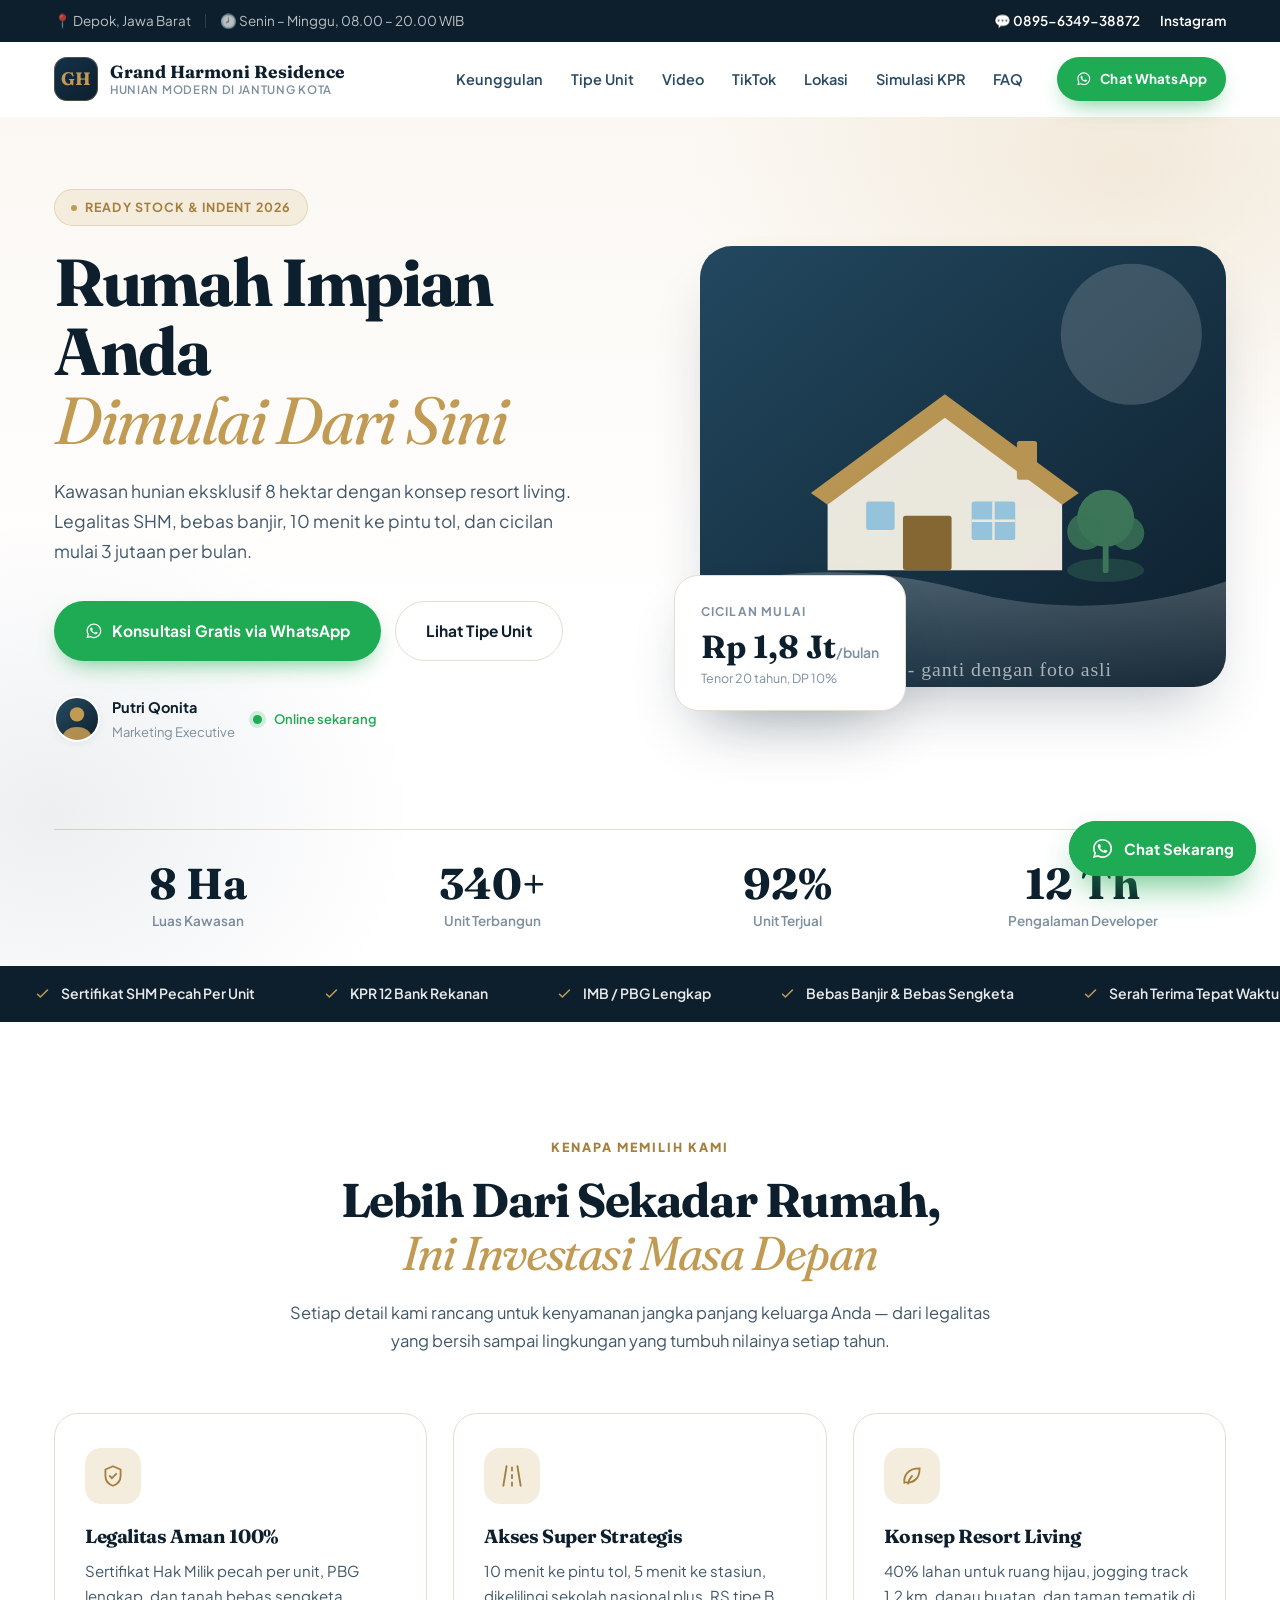
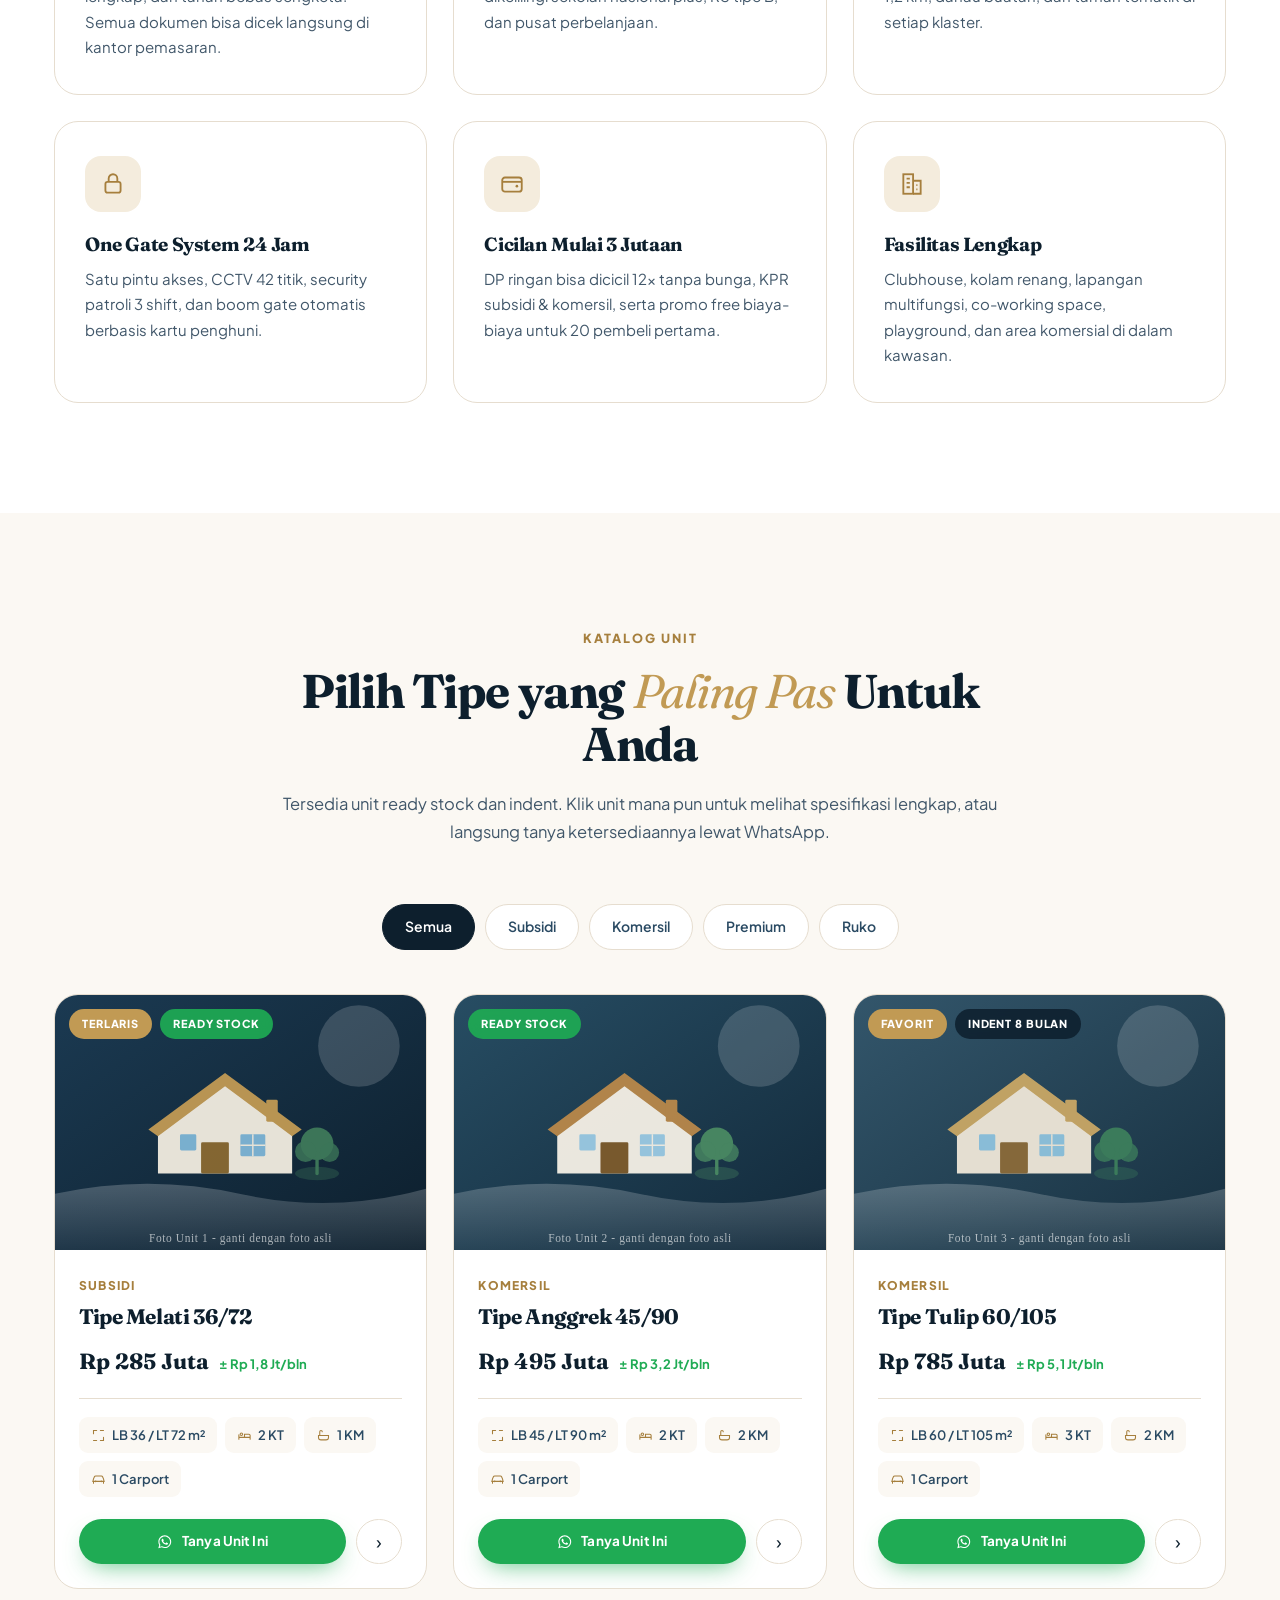
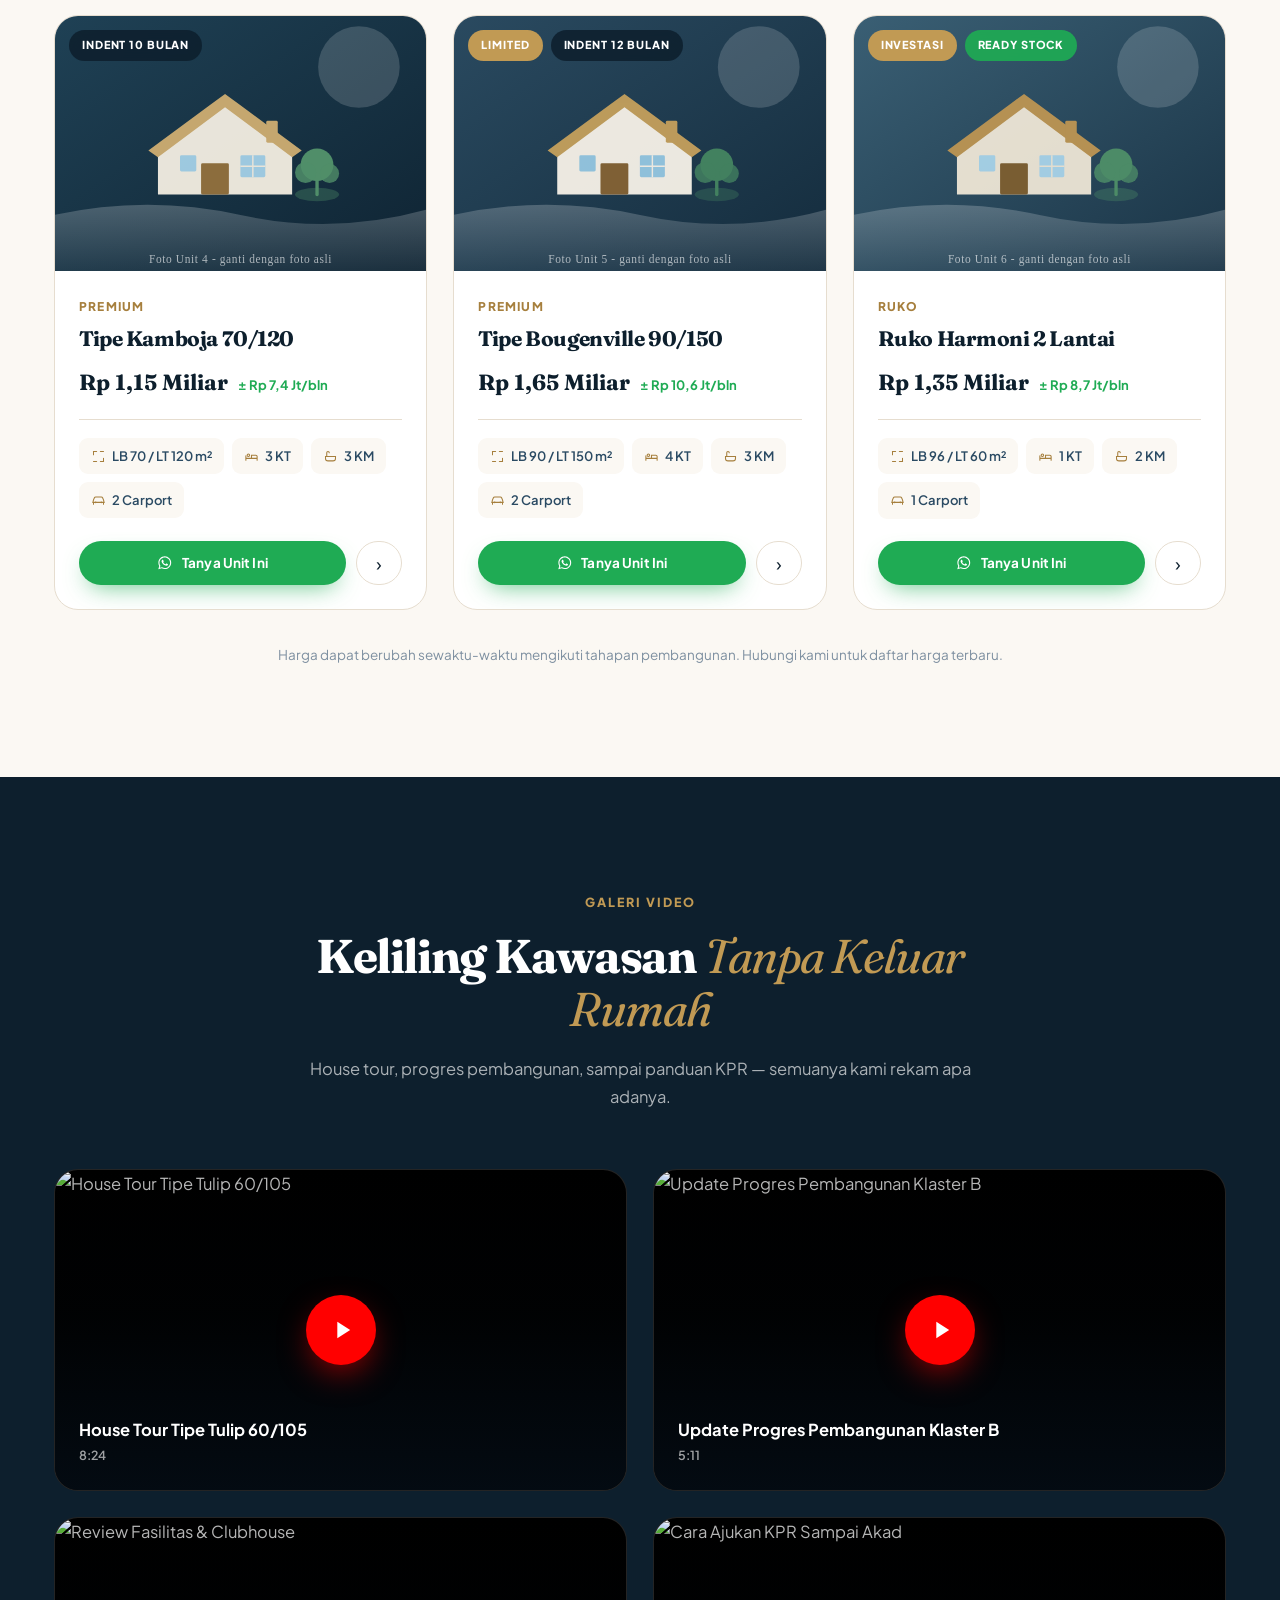
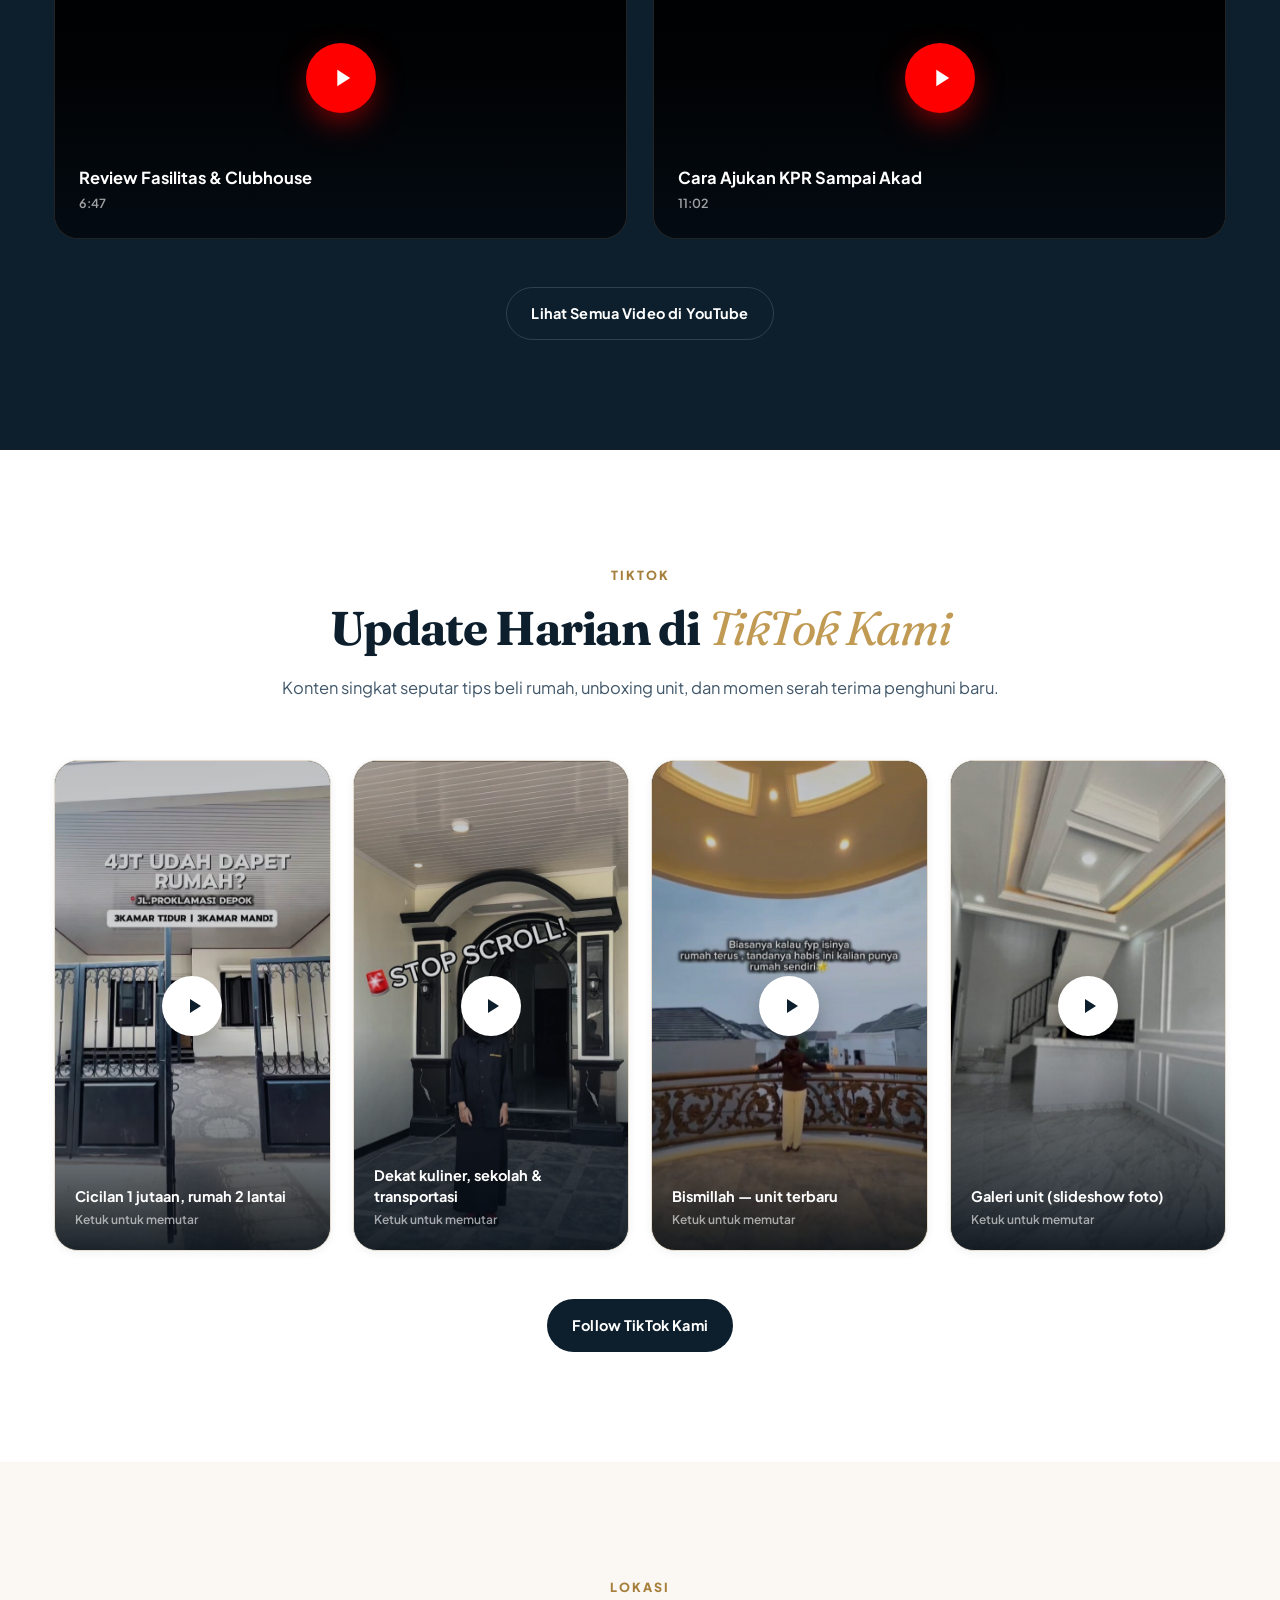
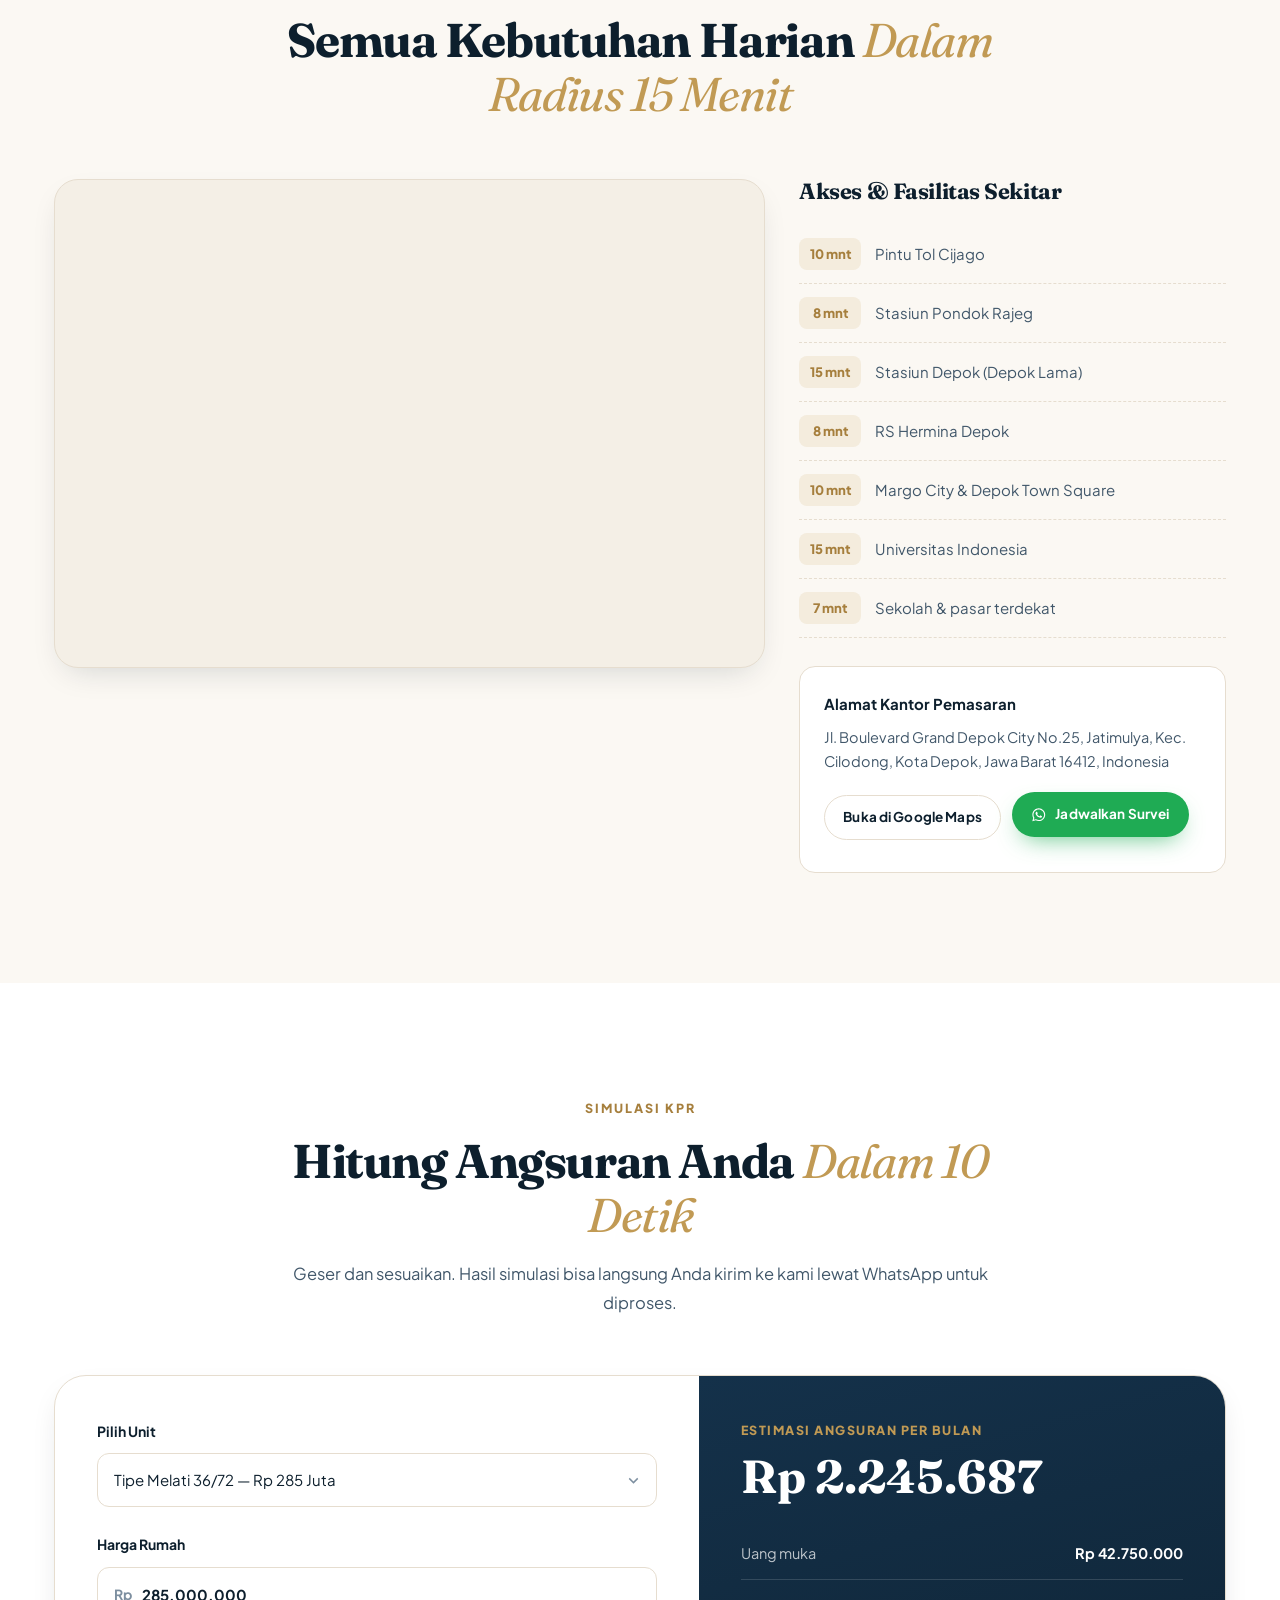
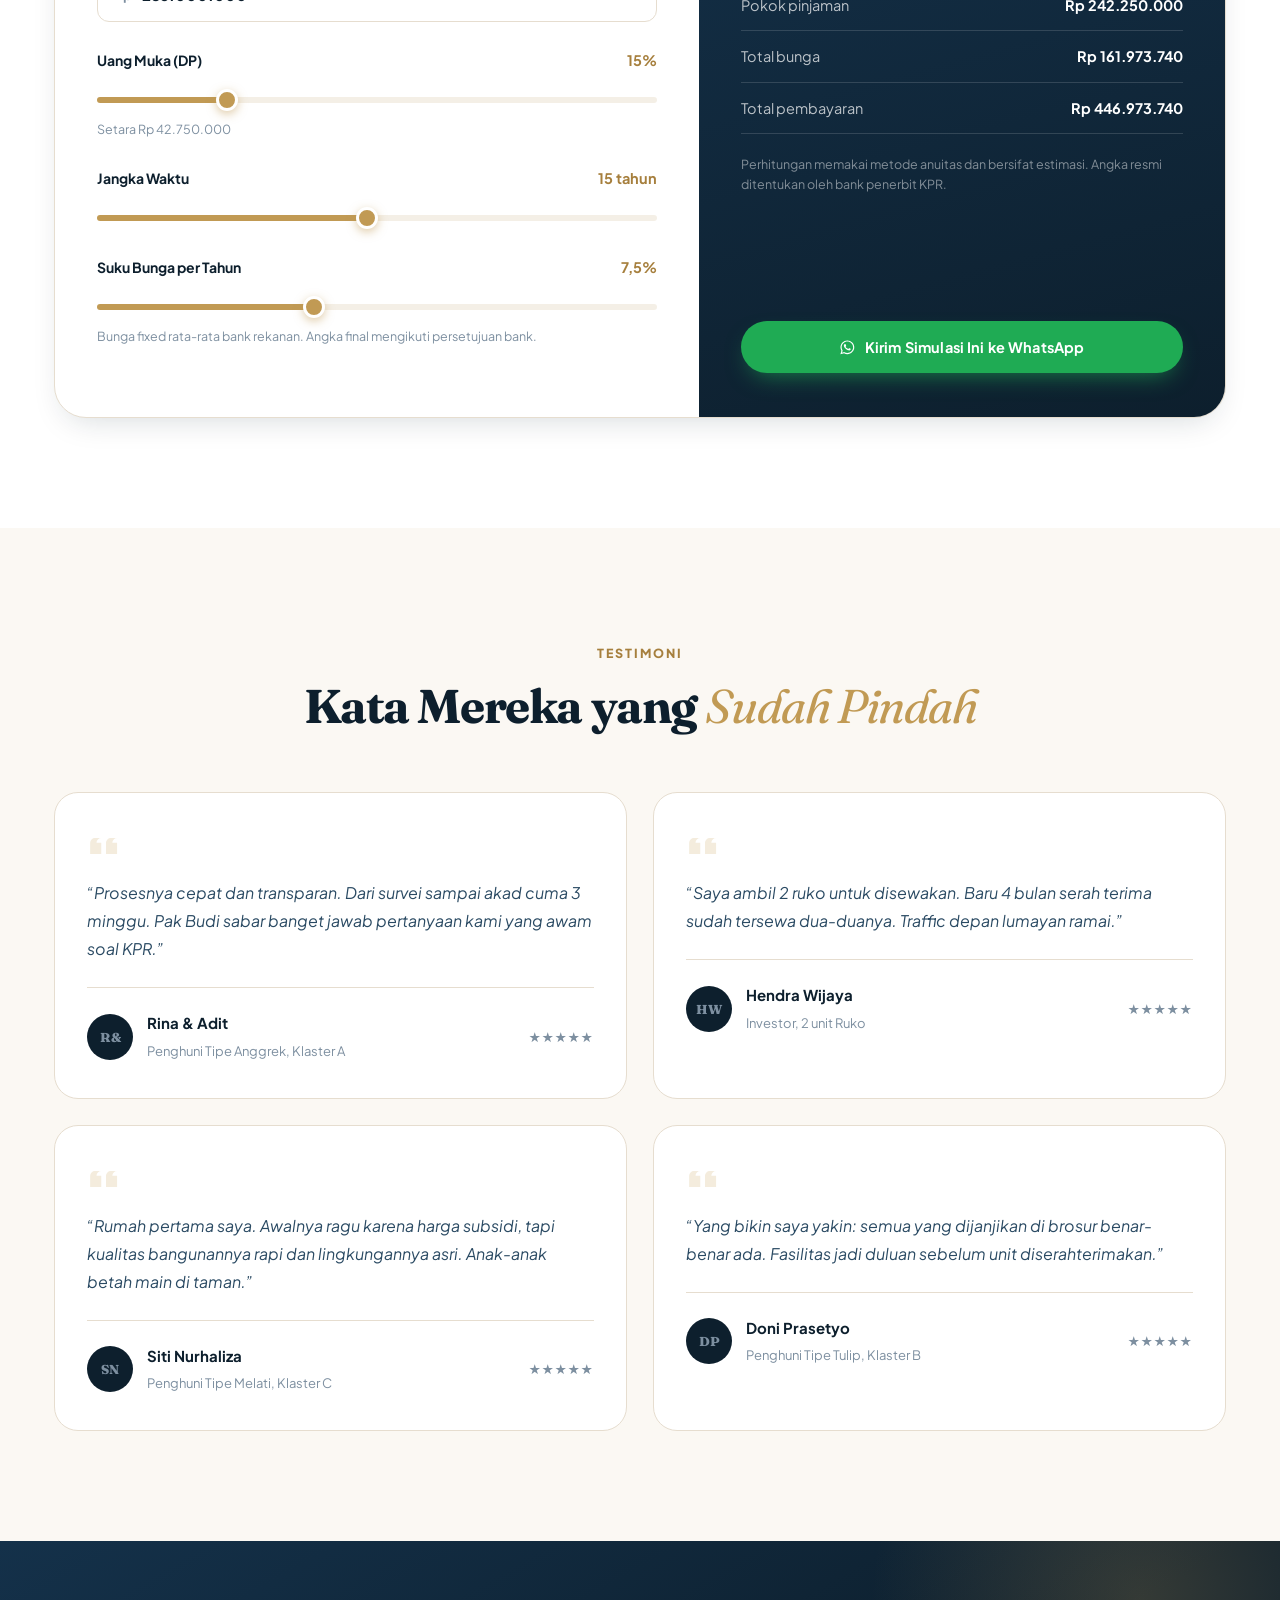
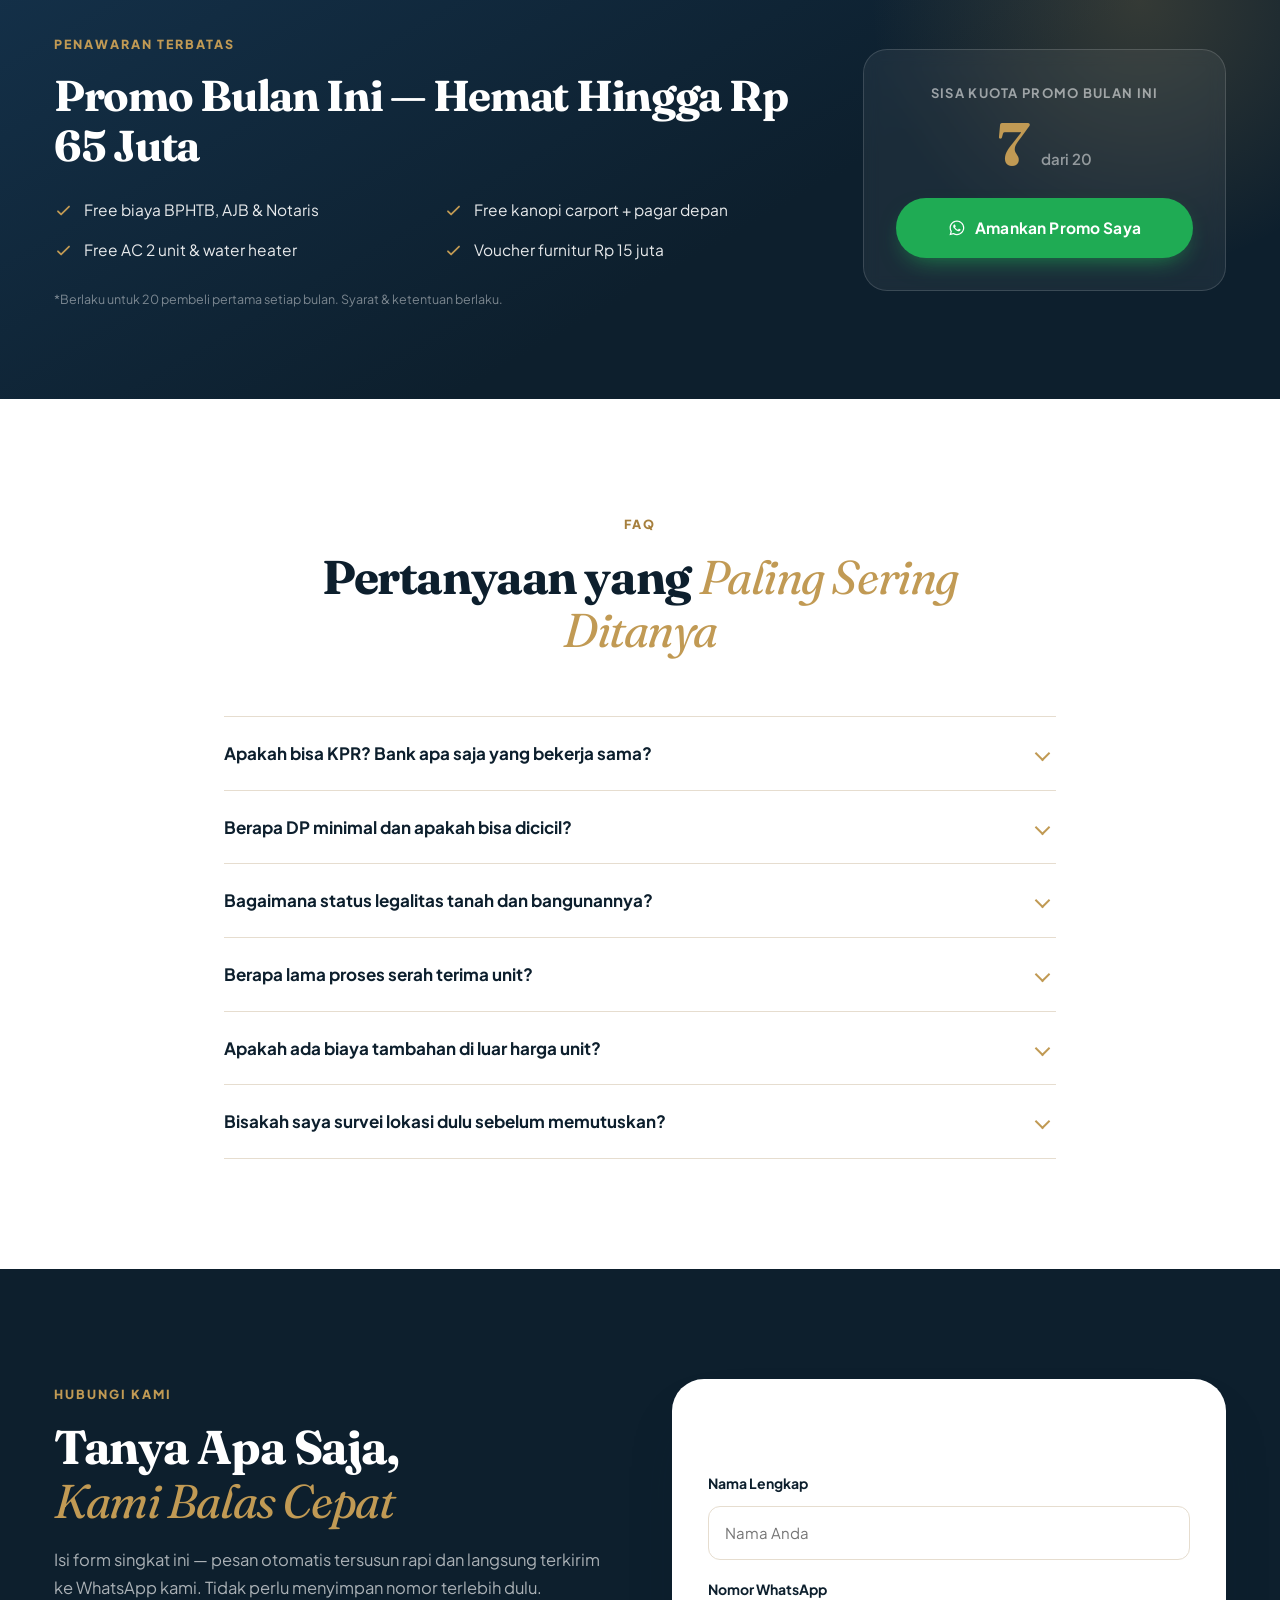
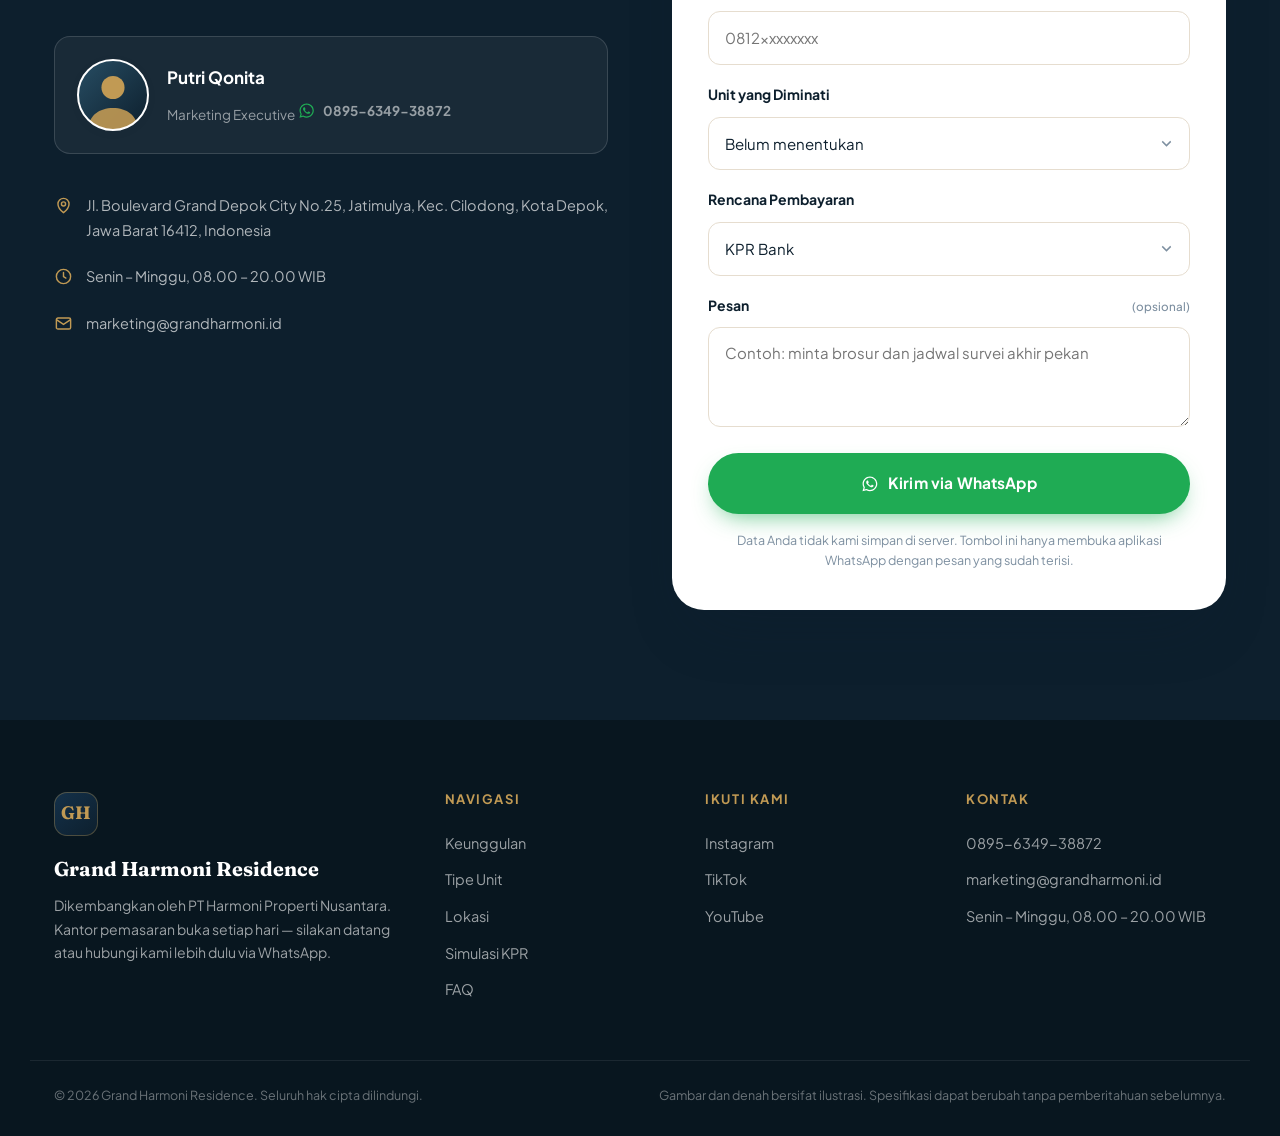
==== index.html @ c674e2d4 "Website perumahan: isi situs dipindah ke data/site.json + menu admin Decap CMS - data/site.json jadi" ====
<!DOCTYPE html>
<html lang="id">
<head>
<meta charset="utf-8">
<meta name="viewport" content="width=device-width, initial-scale=1">
<title>Grand Harmoni Residence — Perumahan Modern di Depok | Cicilan Mulai 3 Jutaan</title>
<meta name="description" content="Perumahan Grand Harmoni Residence Depok. Legalitas SHM, bebas banjir, 10 menit ke pintu tol. Rumah tipe 36 sampai 90, cicilan mulai Rp 1,8 juta per bulan. Hubungi via WhatsApp sekarang.">
<meta name="keywords" content="perumahan depok, rumah dijual depok, KPR subsidi, rumah murah depok, cluster depok, rumah grand depok city">
<meta name="theme-color" content="#0d1f2d">
<link rel="canonical" href="https://www.contoh-domain-anda.id/">

<!-- Open Graph / share ke WhatsApp & Facebook -->
<meta property="og:type" content="website">
<meta property="og:title" content="Grand Harmoni Residence — Hunian Modern di Jantung Kota">
<meta property="og:description" content="Legalitas SHM, bebas banjir, 10 menit ke pintu tol. Cicilan mulai 3 jutaan per bulan.">
<meta property="og:image" content="assets/img/hero.svg">
<meta property="og:locale" content="id_ID">
<meta name="twitter:card" content="summary_large_image">

<link rel="icon" href="assets/img/favicon.svg" type="image/svg+xml">
<link rel="preconnect" href="https://fonts.googleapis.com">
<link rel="preconnect" href="https://fonts.gstatic.com" crossorigin>
<link href="https://fonts.googleapis.com/css2?family=Fraunces:opsz,wght@9..144,400;9..144,600;9..144,700&family=Plus+Jakarta+Sans:wght@400;500;600;700;800&display=swap" rel="stylesheet">
<!-- Angka ?v= di bawah ini = nomor versi. Setiap kali Anda mengubah
     config.js / style.css, naikkan angkanya (v=2, v=3, ...) supaya pengunjung
     lama langsung melihat versi terbaru, bukan versi tersimpan di HP mereka. -->
<link rel="stylesheet" href="assets/css/style.css?v=11">
</head>
<body>

<a href="#unit" class="skip-link">Lompat ke katalog unit</a>

<!-- ============================ TOPBAR ============================ -->
<div class="topbar">
  <div class="wrap topbar__in">
    <span class="topbar__item" data-i="lokasi"></span>
    <span class="topbar__sep"></span>
    <span class="topbar__item" data-i="jam"></span>
    <div class="topbar__right">
      <a class="topbar__link" data-i="telp" href="#"></a>
      <a class="topbar__link" data-i="ig" href="#" target="_blank" rel="noopener">Instagram</a>
    </div>
  </div>
</div>

<!-- ============================ HEADER ============================ -->
<header class="nav" id="nav">
  <div class="wrap nav__in">
    <a href="#top" class="brand">
      <span class="brand__mark" data-i="logo"></span>
      <span class="brand__txt">
        <strong data-i="brandNama"></strong>
        <small data-i="brandTag"></small>
      </span>
    </a>

    <nav class="nav__menu" id="menu">
      <a href="#keunggulan">Keunggulan</a>
      <a href="#unit">Tipe Unit</a>
      <a href="#video">Video</a>
      <a href="#tiktok">TikTok</a>
      <a href="#lokasi">Lokasi</a>
      <a href="#kpr">Simulasi KPR</a>
      <a href="#faq">FAQ</a>
      <a class="btn btn--wa btn--sm nav__cta" data-wa="umum" href="#">
        <svg class="ic" aria-hidden="true"><use href="#i-wa"></use></svg> Chat WhatsApp
      </a>
    </nav>

    <button class="burger" id="burger" aria-label="Buka menu" aria-expanded="false">
      <span></span><span></span><span></span>
    </button>
  </div>
</header>

<main id="top">

<!-- ============================ HERO ============================ -->
<section class="hero">
  <div class="hero__bg" aria-hidden="true"></div>
  <div class="wrap hero__in">
    <div class="hero__copy">
      <span class="pill" data-i="heroLabel"></span>
      <h1 class="hero__title">
        <span data-i="heroJudul1"></span>
        <em data-i="heroJudul2"></em>
      </h1>
      <p class="hero__desc" data-i="heroDesc"></p>
      <div class="hero__cta">
        <a class="btn btn--wa btn--lg" data-wa="umum" href="#">
          <svg class="ic" aria-hidden="true"><use href="#i-wa"></use></svg>
          Konsultasi Gratis via WhatsApp
        </a>
        <a class="btn btn--ghost btn--lg" href="#unit">Lihat Tipe Unit</a>
      </div>
      <div class="hero__mini">
        <div class="avatar" data-i="agenFoto"></div>
        <div>
          <strong data-i="agenNama"></strong>
          <span data-i="agenJabatan"></span>
        </div>
        <span class="dot-online" title="Online"></span>
        <span class="mini-online">Online sekarang</span>
      </div>
    </div>

    <div class="hero__media">
      <figure class="hero__img"><img data-i="heroImg" src="" alt="Tampak depan rumah contoh Grand Harmoni Residence" loading="eager"></figure>
      <div class="hero__card">
        <span class="hero__card-label">Cicilan mulai</span>
        <strong class="hero__card-val">Rp 1,8 Jt<small>/bulan</small></strong>
        <span class="hero__card-note">Tenor 20 tahun, DP 10%</span>
      </div>
    </div>
  </div>

  <div class="wrap">
    <ul class="stats" id="stats"></ul>
  </div>
</section>

<!-- ============================ TRUST ============================ -->
<div class="trust"><div class="trust__track" id="trust"></div></div>

<!-- ============================ KEUNGGULAN ============================ -->
<section class="sec" id="keunggulan">
  <div class="wrap">
    <div class="sec__head reveal">
      <span class="eyebrow">Kenapa Memilih Kami</span>
      <h2 class="sec__title">Lebih Dari Sekadar Rumah,<br><em>Ini Investasi Masa Depan</em></h2>
      <p class="sec__sub">Setiap detail kami rancang untuk kenyamanan jangka panjang keluarga Anda — dari legalitas yang bersih sampai lingkungan yang tumbuh nilainya setiap tahun.</p>
    </div>
    <div class="grid-3" id="keunggulan-grid"></div>
  </div>
</section>

<!-- ============================ UNIT ============================ -->
<section class="sec sec--alt" id="unit">
  <div class="wrap">
    <div class="sec__head reveal">
      <span class="eyebrow">Katalog Unit</span>
      <h2 class="sec__title">Pilih Tipe yang <em>Paling Pas</em> Untuk Anda</h2>
      <p class="sec__sub">Tersedia unit ready stock dan indent. Klik unit mana pun untuk melihat spesifikasi lengkap, atau langsung tanya ketersediaannya lewat WhatsApp.</p>
    </div>
    <div class="filters" id="filters"></div>
    <div class="grid-3" id="unit-grid"></div>
    <p class="note">Harga dapat berubah sewaktu-waktu mengikuti tahapan pembangunan. Hubungi kami untuk daftar harga terbaru.</p>
  </div>
</section>

<!-- ============================ YOUTUBE ============================ -->
<section class="sec sec--dark" id="video">
  <div class="wrap">
    <div class="sec__head sec__head--light reveal">
      <span class="eyebrow">Galeri Video</span>
      <h2 class="sec__title">Keliling Kawasan <em>Tanpa Keluar Rumah</em></h2>
      <p class="sec__sub">House tour, progres pembangunan, sampai panduan KPR — semuanya kami rekam apa adanya.</p>
    </div>
    <div class="yt-grid" id="yt-grid"></div>
    <div class="sec__foot">
      <a class="btn btn--ghost btn--light" data-i="ytProfil" href="#" target="_blank" rel="noopener">Lihat Semua Video di YouTube</a>
    </div>
  </div>
</section>

<!-- ============================ TIKTOK ============================ -->
<section class="sec" id="tiktok">
  <div class="wrap">
    <div class="sec__head reveal">
      <span class="eyebrow">TikTok</span>
      <h2 class="sec__title">Update Harian di <em>TikTok Kami</em></h2>
      <p class="sec__sub">Konten singkat seputar tips beli rumah, unboxing unit, dan momen serah terima penghuni baru.</p>
    </div>
    <div class="tt-grid" id="tt-grid"></div>
    <div class="sec__foot">
      <a class="btn btn--dark" data-i="ttProfil" href="#" target="_blank" rel="noopener">Follow TikTok Kami</a>
    </div>
  </div>
</section>

<!-- ============================ LOKASI ============================ -->
<section class="sec sec--alt" id="lokasi">
  <div class="wrap">
    <div class="sec__head reveal">
      <span class="eyebrow">Lokasi</span>
      <h2 class="sec__title">Semua Kebutuhan Harian <em>Dalam Radius 15 Menit</em></h2>
    </div>
    <div class="loc">
      <div class="loc__map reveal"><div class="map-frame" id="map"></div></div>
      <div class="loc__list reveal">
        <h3>Akses & Fasilitas Sekitar</h3>
        <ul id="sekitar"></ul>
        <div class="loc__addr">
          <strong>Alamat Kantor Pemasaran</strong>
          <p data-i="alamat"></p>
          <a class="btn btn--outline btn--sm" data-i="linkMaps" href="#" target="_blank" rel="noopener">Buka di Google Maps</a>
          <a class="btn btn--wa btn--sm" data-wa="survei" href="#">
            <svg class="ic" aria-hidden="true"><use href="#i-wa"></use></svg> Jadwalkan Survei
          </a>
        </div>
      </div>
    </div>
  </div>
</section>

<!-- ============================ KPR ============================ -->
<section class="sec" id="kpr">
  <div class="wrap">
    <div class="sec__head reveal">
      <span class="eyebrow">Simulasi KPR</span>
      <h2 class="sec__title">Hitung Angsuran Anda <em>Dalam 10 Detik</em></h2>
      <p class="sec__sub">Geser dan sesuaikan. Hasil simulasi bisa langsung Anda kirim ke kami lewat WhatsApp untuk diproses.</p>
    </div>

    <div class="calc reveal">
      <div class="calc__form">
        <label class="field">
          <span class="field__label">Pilih Unit</span>
          <select id="c-unit" class="input"></select>
        </label>

        <label class="field">
          <span class="field__label">Harga Rumah</span>
          <div class="input input--money"><span>Rp</span><input id="c-harga" class="bare" type="text" inputmode="numeric"></div>
        </label>

        <label class="field">
          <span class="field__label">Uang Muka (DP) <b id="c-dp-val">15%</b></span>
          <input id="c-dp" class="range" type="range" min="5" max="50" step="1" value="15">
          <span class="field__hint" id="c-dp-rp"></span>
        </label>

        <label class="field">
          <span class="field__label">Jangka Waktu <b id="c-tenor-val">15 tahun</b></span>
          <input id="c-tenor" class="range" type="range" min="1" max="30" step="1" value="15">
        </label>

        <label class="field">
          <span class="field__label">Suku Bunga per Tahun <b id="c-bunga-val">7,5%</b></span>
          <input id="c-bunga" class="range" type="range" min="1" max="18" step="0.1" value="7.5">
          <span class="field__hint">Bunga fixed rata-rata bank rekanan. Angka final mengikuti persetujuan bank.</span>
        </label>
      </div>

      <div class="calc__out">
        <span class="calc__label">Estimasi Angsuran per Bulan</span>
        <strong class="calc__big" id="c-angsuran">Rp 0</strong>
        <ul class="calc__rows">
          <li><span>Uang muka</span><b id="c-o-dp">Rp 0</b></li>
          <li><span>Pokok pinjaman</span><b id="c-o-pokok">Rp 0</b></li>
          <li><span>Total bunga</span><b id="c-o-bunga">Rp 0</b></li>
          <li><span>Total pembayaran</span><b id="c-o-total">Rp 0</b></li>
        </ul>
        <p class="calc__note">Perhitungan memakai metode anuitas dan bersifat estimasi. Angka resmi ditentukan oleh bank penerbit KPR.</p>
        <a class="btn btn--wa btn--block" id="c-wa" href="#">
          <svg class="ic" aria-hidden="true"><use href="#i-wa"></use></svg>
          Kirim Simulasi Ini ke WhatsApp
        </a>
      </div>
    </div>
  </div>
</section>

<!-- ============================ TESTIMONI ============================ -->
<section class="sec sec--alt" id="testimoni">
  <div class="wrap">
    <div class="sec__head reveal">
      <span class="eyebrow">Testimoni</span>
      <h2 class="sec__title">Kata Mereka yang <em>Sudah Pindah</em></h2>
    </div>
    <div class="grid-2" id="testi-grid"></div>
  </div>
</section>

<!-- ============================ PROMO ============================ -->
<section class="promo">
  <div class="wrap promo__in reveal">
    <div>
      <span class="eyebrow eyebrow--gold">Penawaran Terbatas</span>
      <h2 class="promo__title" data-i="promoJudul"></h2>
      <ul class="promo__list" id="promo-list"></ul>
      <p class="promo__note" data-i="promoNote"></p>
    </div>
    <div class="promo__cta">
      <p>Sisa kuota promo bulan ini</p>
      <strong>7 <small>dari 20</small></strong>
      <a class="btn btn--wa btn--lg btn--block" data-wa="umum" href="#">
        <svg class="ic" aria-hidden="true"><use href="#i-wa"></use></svg> Amankan Promo Saya
      </a>
    </div>
  </div>
</section>

<!-- ============================ FAQ ============================ -->
<section class="sec" id="faq">
  <div class="wrap wrap--narrow">
    <div class="sec__head reveal">
      <span class="eyebrow">FAQ</span>
      <h2 class="sec__title">Pertanyaan yang <em>Paling Sering Ditanya</em></h2>
    </div>
    <div class="faq" id="faq-list"></div>
  </div>
</section>

<!-- ============================ KONTAK ============================ -->
<section class="sec sec--dark" id="kontak">
  <div class="wrap">
    <div class="contact">
      <div class="contact__left reveal">
        <span class="eyebrow">Hubungi Kami</span>
        <h2 class="sec__title">Tanya Apa Saja,<br><em>Kami Balas Cepat</em></h2>
        <p class="sec__sub">Isi form singkat ini — pesan otomatis tersusun rapi dan langsung terkirim ke WhatsApp kami. Tidak perlu menyimpan nomor terlebih dulu.</p>

        <div class="agent">
          <div class="avatar avatar--lg" data-i="agenFoto2"></div>
          <div>
            <strong data-i="agenNama2"></strong>
            <span data-i="agenJabatan2"></span>
            <a class="agent__wa" data-wa="umum" href="#">
              <svg class="ic" aria-hidden="true"><use href="#i-wa"></use></svg> <span data-i="agenTelp"></span>
            </a>
          </div>
        </div>

        <ul class="contact__meta">
          <li><svg class="ic" aria-hidden="true"><use href="#i-pin"></use></svg><span data-i="alamat2"></span></li>
          <li><svg class="ic" aria-hidden="true"><use href="#i-clock"></use></svg><span data-i="jam2"></span></li>
          <li><svg class="ic" aria-hidden="true"><use href="#i-mail"></use></svg><span data-i="email"></span></li>
        </ul>
      </div>

      <form class="form reveal" id="form-wa" novalidate>
        <h3 class="form__title">Kirim Pertanyaan</h3>
        <label class="field">
          <span class="field__label">Nama Lengkap</span>
          <input class="input" id="f-nama" type="text" placeholder="Nama Anda" required>
        </label>
        <label class="field">
          <span class="field__label">Nomor WhatsApp</span>
          <input class="input" id="f-hp" type="tel" inputmode="tel" placeholder="0812xxxxxxxx" required>
        </label>
        <label class="field">
          <span class="field__label">Unit yang Diminati</span>
          <select class="input" id="f-unit"></select>
        </label>
        <label class="field">
          <span class="field__label">Rencana Pembayaran</span>
          <select class="input" id="f-bayar">
            <option>KPR Bank</option><option>Cash Bertahap</option><option>Cash Keras</option><option>Belum menentukan</option>
          </select>
        </label>
        <label class="field">
          <span class="field__label">Pesan <small>(opsional)</small></span>
          <textarea class="input" id="f-pesan" rows="3" placeholder="Contoh: minta brosur dan jadwal survei akhir pekan"></textarea>
        </label>
        <button class="btn btn--wa btn--block btn--lg" type="submit">
          <svg class="ic" aria-hidden="true"><use href="#i-wa"></use></svg> Kirim via WhatsApp
        </button>
        <p class="form__note">Data Anda tidak kami simpan di server. Tombol ini hanya membuka aplikasi WhatsApp dengan pesan yang sudah terisi.</p>
      </form>
    </div>
  </div>
</section>

</main>

<!-- ============================ FOOTER ============================ -->
<footer class="foot">
  <div class="wrap foot__in">
    <div class="foot__brand">
      <span class="brand__mark" data-i="logo2"></span>
      <strong data-i="brandNama2"></strong>
      <p data-i="developer"></p>
    </div>
    <div class="foot__col">
      <h4>Navigasi</h4>
      <a href="#keunggulan">Keunggulan</a><a href="#unit">Tipe Unit</a>
      <a href="#lokasi">Lokasi</a><a href="#kpr">Simulasi KPR</a><a href="#faq">FAQ</a>
    </div>
    <div class="foot__col">
      <h4>Ikuti Kami</h4>
      <a data-i="ig2" href="#" target="_blank" rel="noopener">Instagram</a>
      <a data-i="ttProfil2" href="#" target="_blank" rel="noopener">TikTok</a>
      <a data-i="ytProfil2" href="#" target="_blank" rel="noopener">YouTube</a>
    </div>
    <div class="foot__col">
      <h4>Kontak</h4>
      <a data-wa="umum" href="#" data-i="telp2"></a>
      <a data-i="email2" href="#"></a>
      <span data-i="jam3"></span>
    </div>
  </div>
  <div class="wrap foot__bar">
    <span>&copy; <span id="year"></span> <span data-i="brandNama3"></span>. Seluruh hak cipta dilindungi.</span>
    <span>Gambar dan denah bersifat ilustrasi. Spesifikasi dapat berubah tanpa pemberitahuan sebelumnya.</span>
  </div>
</footer>

<!-- ============================ FLOATING ============================ -->
<a class="fab" data-wa="umum" href="#" aria-label="Chat WhatsApp">
  <svg class="ic" aria-hidden="true"><use href="#i-wa"></use></svg>
  <span class="fab__txt">Chat Sekarang</span>
</a>
<button class="totop" id="totop" aria-label="Kembali ke atas">
  <svg class="ic" aria-hidden="true"><use href="#i-up"></use></svg>
</button>

<!-- Bar aksi cepat untuk layar HP -->
<div class="mobilebar">
  <a href="#unit" class="mobilebar__b"><svg class="ic"><use href="#i-home"></use></svg><span>Tipe Unit</span></a>
  <a href="#kpr" class="mobilebar__b"><svg class="ic"><use href="#i-calc"></use></svg><span>Simulasi</span></a>
  <a data-wa="umum" href="#" class="mobilebar__b mobilebar__b--wa"><svg class="ic"><use href="#i-wa"></use></svg><span>WhatsApp</span></a>
</div>

<!-- ============================ MODAL UNIT ============================ -->
<div class="modal" id="modal" hidden>
  <div class="modal__bg" data-close></div>
  <div class="modal__box" role="dialog" aria-modal="true" aria-labelledby="m-nama">
    <button class="modal__x" data-close aria-label="Tutup">&times;</button>
    <div class="modal__grid">
      <div class="modal__media"><img id="m-img" src="" alt=""></div>
      <div class="modal__body">
        <span class="badge" id="m-status"></span>
        <h3 id="m-nama"></h3>
        <div class="modal__price"><strong id="m-harga"></strong><span id="m-cicilan"></span></div>
        <ul class="specs" id="m-specs"></ul>
        <h4>Spesifikasi Bangunan</h4>
        <ul class="bullets" id="m-list"></ul>
        <div class="modal__cta">
          <a class="btn btn--wa btn--block" id="m-wa" href="#">
            <svg class="ic" aria-hidden="true"><use href="#i-wa"></use></svg> Tanya Unit Ini via WhatsApp
          </a>
        </div>
      </div>
    </div>
  </div>
</div>

<!-- ============================ IKON ============================ -->
<svg style="display:none" aria-hidden="true">
  <symbol id="i-wa" viewBox="0 0 24 24"><path fill="currentColor" d="M12.04 2C6.58 2 2.13 6.45 2.13 11.91c0 1.75.46 3.45 1.32 4.95L2 22l5.25-1.38a9.9 9.9 0 0 0 4.79 1.22h.01c5.46 0 9.91-4.45 9.91-9.91 0-2.65-1.03-5.14-2.9-7.01A9.82 9.82 0 0 0 12.04 2zm0 18.15h-.01a8.2 8.2 0 0 1-4.19-1.15l-.3-.18-3.12.82.83-3.04-.2-.31a8.19 8.19 0 0 1-1.26-4.38c0-4.54 3.7-8.23 8.25-8.23 2.2 0 4.27.86 5.83 2.42a8.18 8.18 0 0 1 2.41 5.82c0 4.54-3.7 8.23-8.24 8.23zm4.52-6.16c-.25-.12-1.47-.72-1.69-.81-.23-.08-.39-.12-.56.13-.16.24-.64.8-.78.97-.14.16-.29.18-.54.06-.25-.13-1.05-.39-2-1.23-.74-.66-1.24-1.47-1.38-1.72-.15-.25-.02-.38.11-.5.11-.11.25-.29.37-.43.13-.15.17-.25.25-.41.08-.17.04-.31-.02-.43-.06-.12-.56-1.35-.77-1.85-.2-.48-.4-.42-.56-.42l-.47-.01c-.16 0-.43.06-.65.31-.22.24-.85.83-.85 2.03s.87 2.35.99 2.51c.12.16 1.71 2.62 4.15 3.67.58.25 1.03.4 1.39.51.58.19 1.11.16 1.53.1.47-.07 1.47-.6 1.67-1.18.21-.58.21-1.07.15-1.18-.06-.11-.22-.17-.47-.29z"/></symbol>
  <symbol id="i-up" viewBox="0 0 24 24"><path fill="none" stroke="currentColor" stroke-width="2" stroke-linecap="round" stroke-linejoin="round" d="M12 19V5M5 12l7-7 7 7"/></symbol>
  <symbol id="i-play" viewBox="0 0 24 24"><path fill="currentColor" d="M8 5v14l11-7z"/></symbol>
  <symbol id="i-pin" viewBox="0 0 24 24"><path fill="none" stroke="currentColor" stroke-width="1.8" d="M12 21s7-5.4 7-11a7 7 0 1 0-14 0c0 5.6 7 11 7 11z"/><circle cx="12" cy="10" r="2.6" fill="none" stroke="currentColor" stroke-width="1.8"/></symbol>
  <symbol id="i-clock" viewBox="0 0 24 24"><circle cx="12" cy="12" r="9" fill="none" stroke="currentColor" stroke-width="1.8"/><path fill="none" stroke="currentColor" stroke-width="1.8" stroke-linecap="round" d="M12 7v5l3 2"/></symbol>
  <symbol id="i-mail" viewBox="0 0 24 24"><rect x="3" y="5" width="18" height="14" rx="2" fill="none" stroke="currentColor" stroke-width="1.8"/><path fill="none" stroke="currentColor" stroke-width="1.8" d="m3 7 9 6 9-6"/></symbol>
  <symbol id="i-home" viewBox="0 0 24 24"><path fill="none" stroke="currentColor" stroke-width="1.8" stroke-linejoin="round" d="M4 10.5 12 4l8 6.5V20H4z"/></symbol>
  <symbol id="i-calc" viewBox="0 0 24 24"><rect x="5" y="3" width="14" height="18" rx="2" fill="none" stroke="currentColor" stroke-width="1.8"/><path fill="none" stroke="currentColor" stroke-width="1.8" stroke-linecap="round" d="M8 7h8M8 12h2m3 0h3M8 16h2m3 0h3"/></symbol>
  <symbol id="i-bed" viewBox="0 0 24 24"><path fill="none" stroke="currentColor" stroke-width="1.7" stroke-linecap="round" d="M3 18v-7m0 4h18v3m0-3v-3a2 2 0 0 0-2-2h-7v5"/><circle cx="7" cy="10" r="2" fill="none" stroke="currentColor" stroke-width="1.7"/></symbol>
  <symbol id="i-bath" viewBox="0 0 24 24"><path fill="none" stroke="currentColor" stroke-width="1.7" stroke-linecap="round" d="M4 12h16v3a4 4 0 0 1-4 4H8a4 4 0 0 1-4-4zM6 12V6a2 2 0 0 1 4 0"/></symbol>
  <symbol id="i-area" viewBox="0 0 24 24"><path fill="none" stroke="currentColor" stroke-width="1.7" stroke-linecap="round" d="M4 9V4h5M20 15v5h-5M4 20h5M20 4h-5"/></symbol>
  <symbol id="i-car" viewBox="0 0 24 24"><path fill="none" stroke="currentColor" stroke-width="1.7" stroke-linecap="round" d="M4 16v2m16-2v2M3 15h18l-1-4-1.5-3.5a2 2 0 0 0-1.8-1.2H7.3a2 2 0 0 0-1.8 1.2L4 11z"/><circle cx="7.5" cy="15" r="1.3" fill="currentColor"/><circle cx="16.5" cy="15" r="1.3" fill="currentColor"/></symbol>
  <symbol id="i-shield" viewBox="0 0 24 24"><path fill="none" stroke="currentColor" stroke-width="1.7" stroke-linejoin="round" d="M12 3 5 6v6c0 4.4 3 7.6 7 9 4-1.4 7-4.6 7-9V6z"/><path fill="none" stroke="currentColor" stroke-width="1.7" stroke-linecap="round" d="m9 12 2 2 4-4"/></symbol>
  <symbol id="i-road" viewBox="0 0 24 24"><path fill="none" stroke="currentColor" stroke-width="1.7" stroke-linecap="round" d="M7 3 4 21M17 3l3 18M12 4v3m0 4v3m0 4v3"/></symbol>
  <symbol id="i-leaf" viewBox="0 0 24 24"><path fill="none" stroke="currentColor" stroke-width="1.7" stroke-linecap="round" d="M5 19C4 12 8 5 19 5c0 10-6 13-11 13-2 0-3-.5-3-.5z"/><path fill="none" stroke="currentColor" stroke-width="1.7" stroke-linecap="round" d="M12 12c-2 2-3 4-3.5 7"/></symbol>
  <symbol id="i-lock" viewBox="0 0 24 24"><rect x="5" y="10" width="14" height="10" rx="2" fill="none" stroke="currentColor" stroke-width="1.7"/><path fill="none" stroke="currentColor" stroke-width="1.7" d="M8 10V7a4 4 0 0 1 8 0v3"/></symbol>
  <symbol id="i-wallet" viewBox="0 0 24 24"><rect x="3" y="6" width="18" height="13" rx="2.5" fill="none" stroke="currentColor" stroke-width="1.7"/><path fill="none" stroke="currentColor" stroke-width="1.7" d="M3 10h18"/><circle cx="16.5" cy="14" r="1.2" fill="currentColor"/></symbol>
  <symbol id="i-building" viewBox="0 0 24 24"><rect x="4" y="3" width="9" height="18" fill="none" stroke="currentColor" stroke-width="1.7"/><path fill="none" stroke="currentColor" stroke-width="1.7" d="M13 9h7v12h-7M7 7h3M7 11h3M7 15h3M16 13h1M16 17h1"/></symbol>
  <symbol id="i-check" viewBox="0 0 24 24"><path fill="none" stroke="currentColor" stroke-width="2.2" stroke-linecap="round" stroke-linejoin="round" d="m5 13 4 4 10-10"/></symbol>
  <symbol id="i-quote" viewBox="0 0 24 24"><path fill="currentColor" d="M9 7H5a3 3 0 0 0-3 3v7h7v-7H6a3 3 0 0 1 3-3zm10 0h-4a3 3 0 0 0-3 3v7h7v-7h-3a3 3 0 0 1 3-3z"/></symbol>
</svg>

<script src="assets/js/main.js?v=11"></script>

<!-- Pintu login untuk menu admin di /admin/.
     Gunanya: saat Anda menerima undangan lewat email, tautannya mendarat di
     halaman ini dan langsung diarahkan ke menu admin. -->
<script defer src="https://identity.netlify.com/v1/netlify-identity-widget.js"></script>
<script>
  window.addEventListener("load", function () {
    if (!window.netlifyIdentity) return;
    window.netlifyIdentity.on("init", function (user) {
      if (!user) {
        window.netlifyIdentity.on("login", function () { document.location.href = "/admin/"; });
      }
    });
  });
</script>
</body>
</html>
---- assets/css/style.css ----
/* =====================================================================
   GRAND HARMONI RESIDENCE — Stylesheet
   Palet: navy pekat + emas hangat + krem. Tanpa library eksternal.
   ===================================================================== */

:root{
  --ink:#0d1f2d;
  --ink-2:#14314a;
  --ink-3:#2a4a63;
  --body:#41576a;
  --muted:#7d8fa0;
  --gold:#c19a54;
  --gold-2:#a67f3d;
  --gold-soft:#f4ecdd;
  --wa:#1fab54;
  --wa-2:#178c44;
  --cream:#fbf8f3;
  --cream-2:#f4efe6;
  --white:#fff;
  --line:#e6ddcf;
  --line-2:rgba(255,255,255,.14);

  --r-sm:10px; --r:16px; --r-lg:24px; --r-xl:32px;
  --sh-sm:0 2px 8px rgba(13,31,45,.06);
  --sh:0 12px 32px -12px rgba(13,31,45,.18);
  --sh-lg:0 32px 64px -24px rgba(13,31,45,.3);
  --wrap:1220px;
  --ease:cubic-bezier(.22,.61,.36,1);
  --serif:"Fraunces",Georgia,"Times New Roman",serif;
  --sans:"Plus Jakarta Sans",-apple-system,BlinkMacSystemFont,"Segoe UI",Roboto,sans-serif;
}

*,*::before,*::after{box-sizing:border-box}
html{overflow-x:clip;scroll-behavior:smooth;scroll-padding-top:92px;-webkit-text-size-adjust:100%}
body{
  margin:0;font-family:var(--sans);font-size:16.5px;line-height:1.7;
  color:var(--body);background:var(--white);-webkit-font-smoothing:antialiased;
  overflow-x:hidden;
}
img{max-width:100%;display:block}
a{color:inherit;text-decoration:none}
ul{margin:0;padding:0;list-style:none}
button{font:inherit;cursor:pointer}
h1,h2,h3,h4{margin:0;color:var(--ink);font-weight:700;line-height:1.15;letter-spacing:-.02em}
p{margin:0}
em{font-style:normal}
.ic{width:1.15em;height:1.15em;flex:none}
::selection{background:var(--gold);color:#fff}

.skip-link{position:absolute;left:-9999px;top:0;background:var(--ink);color:#fff;padding:12px 20px;z-index:999;border-radius:0 0 var(--r-sm) 0}
.skip-link:focus{left:0}
:focus-visible{outline:2.5px solid var(--gold);outline-offset:3px;border-radius:4px}

.wrap{width:100%;max-width:var(--wrap);margin:0 auto;padding:0 24px}
.wrap--narrow{max-width:880px}

/* ---------- TOPBAR ---------- */
.topbar{background:var(--ink);color:rgba(255,255,255,.72);font-size:13.5px}
.topbar__in{display:flex;align-items:center;gap:14px;height:42px}
.topbar__sep{width:1px;height:14px;background:var(--line-2)}
.topbar__right{margin-left:auto;display:flex;gap:20px}
.topbar__link{color:#fff;font-weight:600;transition:color .2s}
.topbar__link:hover{color:var(--gold)}
.topbar__item{white-space:nowrap;overflow:hidden;text-overflow:ellipsis}

/* ---------- NAV ---------- */
.nav{position:sticky;top:0;z-index:80;background:rgba(255,255,255,.92);backdrop-filter:blur(14px);border-bottom:1px solid transparent;transition:box-shadow .3s,border-color .3s}
.nav.is-stuck{box-shadow:0 6px 28px -14px rgba(13,31,45,.28);border-color:var(--line)}
.nav__in{display:flex;align-items:center;gap:20px;height:74px}

.brand{display:flex;align-items:center;gap:12px;margin-right:auto}
.brand__mark{
  width:44px;height:44px;flex:none;border-radius:13px;display:grid;place-items:center;
  background:linear-gradient(140deg,var(--ink-2),var(--ink));color:var(--gold);
  font-family:var(--serif);font-weight:700;font-size:18px;letter-spacing:.02em;
  box-shadow:inset 0 0 0 1px rgba(193,154,84,.35);
}
.brand__txt{display:flex;flex-direction:column;line-height:1.25}
.brand__txt strong{font-family:var(--serif);font-size:17.5px;color:var(--ink)}
.brand__txt small{font-size:11.5px;color:var(--muted);letter-spacing:.06em;text-transform:uppercase;font-weight:600}

.nav__menu{display:flex;align-items:center;gap:28px}
.nav__menu>a:not(.btn){font-size:14.5px;font-weight:600;color:var(--ink-3);position:relative;padding:6px 0;transition:color .2s}
.nav__menu>a:not(.btn)::after{content:"";position:absolute;left:0;bottom:0;height:2px;width:0;background:var(--gold);transition:width .3s var(--ease)}
.nav__menu>a:not(.btn):hover{color:var(--ink)}
.nav__menu>a:not(.btn):hover::after,.nav__menu>a.is-active::after{width:100%}
.nav__menu>a.is-active{color:var(--ink)}
.nav__cta{margin-left:6px}

.burger{display:none;width:44px;height:44px;border:1px solid var(--line);border-radius:12px;background:#fff;padding:0;place-items:center}
.burger span{display:block;width:19px;height:2px;background:var(--ink);border-radius:2px;transition:.3s var(--ease)}
.burger span+span{margin-top:4px}
.burger[aria-expanded="true"] span:nth-child(1){transform:translateY(6px) rotate(45deg)}
.burger[aria-expanded="true"] span:nth-child(2){opacity:0}
.burger[aria-expanded="true"] span:nth-child(3){transform:translateY(-6px) rotate(-45deg)}

/* ---------- BUTTONS ---------- */
.btn{
  display:inline-flex;align-items:center;justify-content:center;gap:9px;
  padding:13px 24px;border-radius:999px;border:1px solid transparent;
  font-size:14.5px;font-weight:700;letter-spacing:.01em;cursor:pointer;
  transition:transform .2s var(--ease),box-shadow .25s,background .25s,color .25s,border-color .25s;
  white-space:nowrap;
}
.btn:hover{transform:translateY(-2px)}
.btn:active{transform:translateY(0)}
.btn--sm{padding:10px 18px;font-size:13.5px}
.btn--lg{padding:16px 30px;font-size:15.5px}
.btn--block{width:100%}
.btn--wa{background:var(--wa);color:#fff;box-shadow:0 10px 24px -10px rgba(31,171,84,.75)}
.btn--wa:hover{background:var(--wa-2);box-shadow:0 16px 30px -12px rgba(31,171,84,.85)}
.btn--dark{background:var(--ink);color:#fff}
.btn--dark:hover{background:var(--ink-2)}
.btn--gold{background:var(--gold);color:#fff}
.btn--gold:hover{background:var(--gold-2)}
.btn--ghost{background:transparent;color:var(--ink);border-color:var(--line)}
.btn--ghost:hover{border-color:var(--ink);background:var(--cream)}
.btn--ghost.btn--light{color:#fff;border-color:var(--line-2)}
.btn--ghost.btn--light:hover{background:rgba(255,255,255,.1);border-color:rgba(255,255,255,.4)}
.btn--outline{background:#fff;color:var(--ink);border-color:var(--line)}
.btn--outline:hover{border-color:var(--gold);color:var(--gold-2)}

/* ---------- HERO ---------- */
.hero{position:relative;padding:72px 0 0;background:linear-gradient(180deg,var(--cream) 0%,var(--white) 62%);overflow:hidden}
.hero__bg{
  position:absolute;inset:0;pointer-events:none;
  background:
    radial-gradient(680px 460px at 88% 6%,rgba(193,154,84,.16),transparent 65%),
    radial-gradient(520px 420px at 4% 82%,rgba(20,49,74,.08),transparent 70%);
}
.hero__in{position:relative;display:grid;grid-template-columns:1.05fr .95fr;gap:64px;align-items:center}

.pill{
  display:inline-flex;align-items:center;gap:8px;padding:7px 16px;border-radius:999px;
  background:var(--gold-soft);color:var(--gold-2);font-size:12.5px;font-weight:700;
  letter-spacing:.09em;text-transform:uppercase;margin-bottom:22px;
  border:1px solid rgba(193,154,84,.28);
}
.pill::before{content:"";width:6px;height:6px;border-radius:50%;background:var(--gold);animation:blink 2.4s infinite}
@keyframes blink{0%,100%{opacity:1}50%{opacity:.25}}

.hero__title{font-family:var(--serif);font-size:clamp(2.5rem,5.4vw,4.15rem);line-height:1.04;letter-spacing:-.035em}
.hero__title em{display:block;color:var(--gold);font-style:italic;font-weight:400}
.hero__desc{margin:22px 0 34px;font-size:17.5px;max-width:520px;color:var(--body)}
.hero__cta{display:flex;flex-wrap:wrap;gap:14px}

.hero__mini{display:flex;align-items:center;gap:12px;margin-top:34px;font-size:14px}
.hero__mini strong{display:block;color:var(--ink);font-size:14.5px}
.hero__mini span{color:var(--muted);font-size:13px}
.avatar{width:46px;height:46px;border-radius:50%;background:var(--cream-2) center/cover no-repeat;border:2px solid #fff;box-shadow:var(--sh-sm);flex:none}
.avatar--lg{width:72px;height:72px}
.dot-online{width:9px;height:9px;border-radius:50%;background:var(--wa);box-shadow:0 0 0 4px rgba(31,171,84,.18);margin-left:6px}
.mini-online{color:var(--wa)!important;font-weight:600}

.hero__media{position:relative}
.hero__img{margin:0;border-radius:var(--r-xl);overflow:hidden;box-shadow:var(--sh-lg);background:var(--cream-2);aspect-ratio:4/3.35}
.hero__img img{width:100%;height:100%;object-fit:cover}
.hero__card{
  position:absolute;left:-26px;bottom:-24px;background:#fff;border-radius:var(--r-lg);
  padding:20px 26px;box-shadow:var(--sh-lg);border:1px solid var(--line);min-width:210px;
}
.hero__card-label{font-size:12px;text-transform:uppercase;letter-spacing:.1em;color:var(--muted);font-weight:700}
.hero__card-val{display:block;font-family:var(--serif);font-size:32px;color:var(--ink);line-height:1.2;margin-top:4px}
.hero__card-val small{font-family:var(--sans);font-size:14px;color:var(--muted);font-weight:600}
.hero__card-note{display:block;font-size:12.5px;color:var(--muted);margin-top:2px}

.stats{display:grid;grid-template-columns:repeat(4,1fr);gap:8px;margin:86px 0 0;padding:32px 0;border-top:1px solid var(--line)}
.stats li{text-align:center}
.stats b{display:block;font-family:var(--serif);font-size:clamp(1.9rem,3.4vw,2.7rem);color:var(--ink);line-height:1}
.stats span{font-size:13.5px;color:var(--muted);font-weight:600}

/* ---------- TRUST ---------- */
.trust{background:var(--ink);color:rgba(255,255,255,.9);overflow:hidden;padding:16px 0}
.trust__track{display:flex;gap:0;white-space:nowrap;animation:slide 34s linear infinite;width:max-content}
.trust:hover .trust__track{animation-play-state:paused}
@keyframes slide{from{transform:translateX(0)}to{transform:translateX(-50%)}}
.trust__item{display:inline-flex;align-items:center;gap:10px;padding:0 34px;font-size:14px;font-weight:600}
.trust__item svg{color:var(--gold);width:17px;height:17px}

/* ---------- SECTION SHELL ---------- */
.sec{padding:110px 0}
.sec--alt{background:var(--cream)}
.sec--dark{background:var(--ink);color:rgba(255,255,255,.72)}
.sec--dark h2,.sec--dark h3,.sec--dark h4{color:#fff}
.sec__head{max-width:720px;margin:0 auto 58px;text-align:center}
.eyebrow{display:inline-block;font-size:12.5px;font-weight:800;letter-spacing:.16em;text-transform:uppercase;color:var(--gold-2);margin-bottom:16px}
.sec--dark .eyebrow,.eyebrow--gold{color:var(--gold)}
.sec__title{font-family:var(--serif);font-size:clamp(1.95rem,3.7vw,3rem);line-height:1.13;letter-spacing:-.03em}
.sec__title em{color:var(--gold);font-style:italic;font-weight:400}
.sec__sub{margin-top:18px;font-size:16.5px;color:var(--body)}
.sec--dark .sec__sub{color:rgba(255,255,255,.65)}
.sec__foot{text-align:center;margin-top:48px}
.note{margin-top:34px;text-align:center;font-size:13.5px;color:var(--muted)}

.grid-3{display:grid;grid-template-columns:repeat(3,1fr);gap:26px}
.grid-2{display:grid;grid-template-columns:repeat(2,1fr);gap:26px}

/* ---------- KEUNGGULAN ---------- */
.feat{
  background:#fff;border:1px solid var(--line);border-radius:var(--r-lg);padding:34px 30px;
  transition:transform .35s var(--ease),box-shadow .35s,border-color .35s;position:relative;overflow:hidden;
}
.feat::after{content:"";position:absolute;inset:auto auto 0 0;height:3px;width:0;background:var(--gold);transition:width .45s var(--ease)}
.feat:hover{transform:translateY(-6px);box-shadow:var(--sh);border-color:transparent}
.feat:hover::after{width:100%}
.feat__ic{width:56px;height:56px;border-radius:16px;display:grid;place-items:center;background:var(--gold-soft);color:var(--gold-2);margin-bottom:22px}
.feat__ic svg{width:26px;height:26px}
.feat h3{font-size:19px;margin-bottom:10px;font-family:var(--serif)}
.feat p{font-size:15px}

/* ---------- FILTER ---------- */
.filters{display:flex;flex-wrap:wrap;justify-content:center;gap:10px;margin-bottom:44px}
.chip{
  padding:10px 22px;border-radius:999px;border:1px solid var(--line);background:#fff;
  font-size:14px;font-weight:600;color:var(--ink-3);transition:.25s var(--ease);
}
.chip:hover{border-color:var(--gold);color:var(--gold-2)}
.chip.is-on{background:var(--ink);border-color:var(--ink);color:#fff}

/* ---------- KARTU UNIT ---------- */
.card{
  background:#fff;border:1px solid var(--line);border-radius:var(--r-lg);overflow:hidden;
  display:flex;flex-direction:column;cursor:pointer;
  transition:transform .35s var(--ease),box-shadow .35s;
}
.card:hover{transform:translateY(-7px);box-shadow:var(--sh-lg)}
.card__media{position:relative;aspect-ratio:16/11;background:var(--cream-2);overflow:hidden}
.card__media img{width:100%;height:100%;object-fit:cover;transition:transform .7s var(--ease)}
.card:hover .card__media img{transform:scale(1.07)}
.card__tags{position:absolute;top:14px;left:14px;right:14px;display:flex;gap:8px;flex-wrap:wrap}
.badge{
  display:inline-block;padding:6px 13px;border-radius:999px;font-size:11px;font-weight:800;
  letter-spacing:.08em;text-transform:uppercase;background:rgba(13,31,45,.86);color:#fff;backdrop-filter:blur(6px);
}
.badge--gold{background:var(--gold);color:#fff}
.badge--ready{background:rgba(31,171,84,.92)}
.card__body{padding:26px 24px 24px;display:flex;flex-direction:column;flex:1}
.card__cat{font-size:12px;font-weight:800;letter-spacing:.1em;text-transform:uppercase;color:var(--gold-2)}
.card h3{font-family:var(--serif);font-size:21px;margin:8px 0 14px}
.card__price{display:flex;align-items:baseline;gap:10px;flex-wrap:wrap;padding-bottom:18px;border-bottom:1px solid var(--line)}
.card__price strong{font-size:22px;color:var(--ink);font-family:var(--serif)}
.card__price span{font-size:13px;color:var(--wa);font-weight:700}
.specs{display:flex;flex-wrap:wrap;gap:8px;margin:18px 0 22px}
.specs li{display:inline-flex;align-items:center;gap:6px;font-size:13px;font-weight:600;color:var(--ink-3);background:var(--cream);padding:7px 12px;border-radius:9px}
.specs svg{width:15px;height:15px;color:var(--gold-2)}
.card__foot{margin-top:auto;display:flex;gap:10px}
.card__foot .btn{flex:1}
.card__more{flex:none!important;width:46px;padding:0;display:grid;place-items:center;border-radius:999px;border:1px solid var(--line);background:#fff;color:var(--ink);font-size:19px;transition:.25s}
.card__more:hover{background:var(--ink);color:#fff;border-color:var(--ink)}

/* ---------- YOUTUBE ---------- */
.yt-grid{display:grid;grid-template-columns:repeat(2,1fr);gap:26px}
.yt{position:relative;border-radius:var(--r-lg);overflow:hidden;background:#000;aspect-ratio:16/9;border:1px solid var(--line-2)}
.yt img,.yt iframe{width:100%;height:100%;object-fit:cover;border:0;display:block}
.yt__kosong{width:100%;height:100%;background:linear-gradient(150deg,var(--ink-2),#08161f)}
.yt__ov{position:absolute;inset:0;display:flex;flex-direction:column;justify-content:flex-end;padding:24px;cursor:pointer;background:linear-gradient(to top,rgba(4,12,20,.9) 0%,rgba(4,12,20,.15) 55%,transparent 100%);transition:background .35s}
.yt:hover .yt__ov{background:linear-gradient(to top,rgba(4,12,20,.94) 0%,rgba(4,12,20,.35) 60%,rgba(4,12,20,.1) 100%)}
.yt__play{
  position:absolute;top:50%;left:50%;transform:translate(-50%,-50%);width:70px;height:70px;border-radius:50%;
  background:#ff0000;display:grid;place-items:center;color:#fff;box-shadow:0 12px 34px -8px rgba(255,0,0,.7);
  transition:transform .3s var(--ease);
}
.yt__play svg{width:28px;height:28px;margin-left:3px}
.yt:hover .yt__play{transform:translate(-50%,-50%) scale(1.12)}
.yt__title{color:#fff;font-weight:700;font-size:16.5px;line-height:1.35}
.yt__dur{color:rgba(255,255,255,.62);font-size:12.5px;font-weight:600;margin-top:4px}

/* ---------- TIKTOK ---------- */
.tt-grid{display:grid;grid-template-columns:repeat(4,1fr);gap:22px}
.tt{position:relative;border-radius:var(--r-lg);overflow:hidden;background:var(--ink);aspect-ratio:9/16;border:1px solid var(--line);box-shadow:var(--sh-sm);transition:transform .35s var(--ease),box-shadow .35s}
.tt:hover{transform:translateY(-6px);box-shadow:var(--sh-lg)}
.tt iframe{width:100%;height:100%;border:0;display:block}
.tt>img{position:absolute;inset:0;width:100%;height:100%;object-fit:cover;display:block;
  animation:sampulMasuk .5s var(--ease) both}
@keyframes sampulMasuk{from{opacity:0;transform:scale(1.04)}to{opacity:1;transform:none}}
.tt:hover>img{transform:scale(1.04);transition:transform .6s var(--ease)}
.tt__ov{position:absolute;inset:0;display:flex;flex-direction:column;justify-content:flex-end;padding:20px;cursor:pointer;
  background:linear-gradient(150deg,#25f4ee22,#fe2c5522),linear-gradient(to top,rgba(4,12,20,.92),rgba(4,12,20,.05) 60%);}
/* Kalau sampul asli sudah tampil, warna TikTok-nya dilepas dan gelapnya
   dikurangi — supaya sampulnya kelihatan jelas, judul tetap terbaca. */
.tt--bersampul .tt__ov{background:linear-gradient(to top,rgba(4,12,20,.9),rgba(4,12,20,.15) 45%,rgba(4,12,20,.25))}
.tt__play{position:absolute;top:50%;left:50%;transform:translate(-50%,-50%);width:60px;height:60px;border-radius:50%;
  background:#fff;color:var(--ink);display:grid;place-items:center;box-shadow:0 12px 30px -10px rgba(0,0,0,.6);transition:transform .3s var(--ease)}
.tt__play svg{width:24px;height:24px;margin-left:3px}
.tt:hover .tt__play{transform:translate(-50%,-50%) scale(1.12)}
.tt__title{color:#fff;font-weight:700;font-size:14.5px;line-height:1.4}
.tt__tag{color:rgba(255,255,255,.6);font-size:12px;font-weight:600;margin-top:4px}
/* ---- Layar video TikTok (dibuka besar di tengah) ------------------------ */
html.terkunci{overflow:hidden}
.lb{position:fixed;inset:0;z-index:120;display:grid;place-items:center;padding:20px}
.lb__tirai{position:absolute;inset:0;background:rgba(4,12,20,.82);backdrop-filter:blur(8px);
  opacity:0;transition:opacity .3s var(--ease)}
.lb.is-in .lb__tirai{opacity:1}
.lb__kotak{position:relative;z-index:1;width:min(94vw,340px);height:min(86vh,760px);
  border-radius:var(--r-lg);overflow:hidden;background:#000;box-shadow:0 30px 80px -20px rgba(0,0,0,.8);
  opacity:0;transform:translateY(14px) scale(.98);transition:opacity .32s var(--ease),transform .32s var(--ease)}
.lb.is-in .lb__kotak{opacity:1;transform:none}
.lb__isi,.lb__isi iframe{width:100%;height:100%;border:0;display:block}
.lb__video{width:100%;height:100%;object-fit:contain;background:#000;display:block}
.lb__tt{position:absolute;left:0;right:0;bottom:0;padding:14px 16px;text-align:center;
  color:#fff;font-weight:700;font-size:13px;text-decoration:none;
  background:linear-gradient(to top,rgba(4,12,20,.92),transparent)}
.lb__tt:hover{text-decoration:underline}
.lb__tutup{position:absolute;top:-46px;right:0;width:38px;height:38px;border:0;border-radius:50%;
  background:rgba(255,255,255,.14);color:#fff;font-size:22px;line-height:1;cursor:pointer;
  display:grid;place-items:center;transition:background .25s var(--ease),transform .25s var(--ease)}
.lb__tutup:hover{background:rgba(255,255,255,.26);transform:scale(1.08)}
.lb__tutup:focus-visible{outline:2px solid #fff;outline-offset:2px}
/* di layar pendek, tombol tutup dipindah ke dalam agar tidak terpotong */
@media (max-height:820px){.lb__tutup{top:10px;right:10px;background:rgba(4,12,20,.68);backdrop-filter:blur(6px)}}

/* ---------- LOKASI ---------- */
.loc{display:grid;grid-template-columns:1.25fr .75fr;gap:34px;align-items:start}
.map-frame{border-radius:var(--r-lg);overflow:hidden;border:1px solid var(--line);box-shadow:var(--sh);aspect-ratio:16/11;background:var(--cream-2)}
.map-frame iframe{width:100%;height:100%;border:0;display:block;filter:saturate(.92)}
.loc__list h3{font-family:var(--serif);font-size:22px;margin-bottom:20px}
.loc__list ul li{display:flex;gap:14px;align-items:center;padding:13px 0;border-bottom:1px dashed var(--line);font-size:15px}
.loc__list ul li b{flex:none;min-width:62px;font-size:13px;font-weight:800;color:var(--gold-2);background:var(--gold-soft);padding:5px 10px;border-radius:8px;text-align:center}
.loc__addr{margin-top:28px;background:#fff;border:1px solid var(--line);border-radius:var(--r);padding:24px}
.loc__addr strong{display:block;color:var(--ink);margin-bottom:8px;font-size:15px}
.loc__addr p{font-size:14.5px;margin-bottom:18px}
.loc__addr .btn{margin:0 8px 8px 0}

/* ---------- KALKULATOR ---------- */
.calc{display:grid;grid-template-columns:1.1fr .9fr;gap:0;border:1px solid var(--line);border-radius:var(--r-xl);overflow:hidden;box-shadow:var(--sh);background:#fff}
.calc__form{padding:44px 42px}
.calc__out{padding:44px 42px;background:linear-gradient(165deg,var(--ink-2),var(--ink));color:rgba(255,255,255,.72);display:flex;flex-direction:column}

.field{display:block;margin-bottom:26px}
.field__label{display:flex;justify-content:space-between;align-items:baseline;gap:10px;font-size:14px;font-weight:700;color:var(--ink);margin-bottom:10px}
.field__label b{color:var(--gold-2);font-size:14.5px}
.field__label small{color:var(--muted);font-weight:500}
.field__hint{display:block;font-size:12.5px;color:var(--muted);margin-top:8px}
.input{
  width:100%;padding:13px 16px;border:1px solid var(--line);border-radius:12px;background:#fff;
  font:inherit;font-size:15px;color:var(--ink);transition:border-color .2s,box-shadow .2s;
}
.input:focus{outline:none;border-color:var(--gold);box-shadow:0 0 0 4px rgba(193,154,84,.14)}
textarea.input{resize:vertical;line-height:1.6}
select.input{appearance:none;background-image:url("data:image/svg+xml,%3Csvg xmlns='http://www.w3.org/2000/svg' viewBox='0 0 24 24' fill='none' stroke='%237d8fa0' stroke-width='2'%3E%3Cpath d='m6 9 6 6 6-6'/%3E%3C/svg%3E");background-repeat:no-repeat;background-position:right 14px center;background-size:17px;padding-right:42px}
.input--money{display:flex;align-items:center;gap:8px}
.input--money span{color:var(--muted);font-weight:700;font-size:14px}
.bare{border:0;outline:none;font:inherit;font-size:15px;font-weight:700;color:var(--ink);width:100%;background:transparent}

.range{-webkit-appearance:none;appearance:none;width:100%;height:6px;border-radius:99px;background:var(--cream-2);outline:none;margin:6px 0}
.range::-webkit-slider-thumb{-webkit-appearance:none;width:22px;height:22px;border-radius:50%;background:var(--gold);border:3px solid #fff;box-shadow:0 3px 10px rgba(193,154,84,.5);cursor:pointer;transition:transform .2s}
.range::-webkit-slider-thumb:hover{transform:scale(1.15)}
.range::-moz-range-thumb{width:18px;height:18px;border-radius:50%;background:var(--gold);border:3px solid #fff;box-shadow:0 3px 10px rgba(193,154,84,.5);cursor:pointer}

.calc__label{font-size:12.5px;font-weight:800;letter-spacing:.12em;text-transform:uppercase;color:var(--gold)}
.calc__big{display:block;font-family:var(--serif);font-size:clamp(2.1rem,4vw,2.9rem);color:#fff;line-height:1.1;margin:10px 0 26px}
.calc__rows li{display:flex;justify-content:space-between;gap:14px;padding:13px 0;border-bottom:1px solid var(--line-2);font-size:14.5px}
.calc__rows b{color:#fff;font-weight:700}
.calc__note{font-size:12.5px;color:rgba(255,255,255,.48);margin:20px 0 24px;line-height:1.6}
.calc__out .btn{margin-top:auto}

/* ---------- TESTIMONI ---------- */
.testi{background:#fff;border:1px solid var(--line);border-radius:var(--r-lg);padding:34px 32px;position:relative;transition:transform .35s var(--ease),box-shadow .35s}
.testi:hover{transform:translateY(-5px);box-shadow:var(--sh)}
.testi__q{width:38px;height:38px;color:var(--gold-soft);margin-bottom:6px}
.testi p{font-size:16px;color:var(--ink-3);line-height:1.75;font-style:italic}
.testi__who{display:flex;align-items:center;gap:14px;margin-top:24px;padding-top:22px;border-top:1px solid var(--line)}
.testi__ini{width:46px;height:46px;border-radius:50%;background:var(--ink);color:var(--gold);display:grid;place-items:center;font-weight:800;font-size:16px;flex:none;font-family:var(--serif)}
.testi__who strong{display:block;color:var(--ink);font-size:15px}
.testi__who span{font-size:13px;color:var(--muted)}
.stars{color:var(--gold);letter-spacing:2px;font-size:14px;margin-left:auto}

/* ---------- PROMO ---------- */
.promo{background:linear-gradient(150deg,var(--ink-2) 0%,var(--ink) 60%);color:rgba(255,255,255,.75);padding:88px 0;position:relative;overflow:hidden}
.promo::before{content:"";position:absolute;width:560px;height:560px;border-radius:50%;background:radial-gradient(circle,rgba(193,154,84,.22),transparent 68%);top:-220px;right:-140px}
.promo__in{position:relative;display:grid;grid-template-columns:1.35fr .65fr;gap:56px;align-items:center}
.promo__title{font-family:var(--serif);font-size:clamp(1.8rem,3.4vw,2.7rem);color:#fff;letter-spacing:-.03em;margin-bottom:26px}
.promo__list{display:grid;grid-template-columns:1fr 1fr;gap:14px 26px}
.promo__list li{display:flex;gap:11px;align-items:flex-start;font-size:15.5px;color:rgba(255,255,255,.9)}
.promo__list svg{width:19px;height:19px;color:var(--gold);flex:none;margin-top:4px}
.promo__note{margin-top:26px;font-size:12.5px;color:rgba(255,255,255,.45)}
.promo__cta{background:rgba(255,255,255,.06);border:1px solid var(--line-2);border-radius:var(--r-lg);padding:32px;text-align:center;backdrop-filter:blur(8px)}
.promo__cta p{font-size:13px;text-transform:uppercase;letter-spacing:.1em;font-weight:700;color:rgba(255,255,255,.55)}
.promo__cta strong{display:block;font-family:var(--serif);font-size:60px;color:var(--gold);line-height:1.1;margin:6px 0 22px}
.promo__cta small{font-family:var(--sans);font-size:15px;color:rgba(255,255,255,.5);font-weight:600}

/* ---------- FAQ ---------- */
.faq{border-top:1px solid var(--line)}
.faq__item{border-bottom:1px solid var(--line)}
.faq__q{
  width:100%;background:none;border:0;padding:24px 46px 24px 0;text-align:left;position:relative;
  font-size:17px;font-weight:700;color:var(--ink);line-height:1.45;font-family:var(--sans);
}
.faq__q::after{content:"";position:absolute;right:8px;top:31px;width:11px;height:11px;border-right:2.2px solid var(--gold);border-bottom:2.2px solid var(--gold);transform:rotate(45deg);transition:transform .35s var(--ease)}
.faq__item.is-open .faq__q::after{transform:rotate(-135deg)}
.faq__q:hover{color:var(--gold-2)}
.faq__a{max-height:0;overflow:hidden;transition:max-height .4s var(--ease)}
.faq__a p{padding:0 40px 26px 0;font-size:15.5px;color:var(--body)}

/* ---------- KONTAK ---------- */
.contact{display:grid;grid-template-columns:1fr 1fr;gap:64px;align-items:start}
.contact__left .sec__title{text-align:left}
.agent{display:flex;gap:18px;align-items:center;margin:34px 0 28px;padding:22px;background:rgba(255,255,255,.05);border:1px solid var(--line-2);border-radius:var(--r)}
.agent strong{display:block;color:#fff;font-size:17px}
.agent span{font-size:13.5px;color:rgba(255,255,255,.55)}
.agent__wa{display:inline-flex;align-items:center;gap:8px;margin-top:8px;color:var(--wa);font-weight:700;font-size:15px}
.agent__wa:hover{text-decoration:underline}
.contact__meta li{display:flex;gap:13px;align-items:flex-start;padding:11px 0;font-size:14.5px;color:rgba(255,255,255,.68)}
.contact__meta svg{width:19px;height:19px;color:var(--gold);flex:none;margin-top:3px}

.form{background:#fff;border-radius:var(--r-xl);padding:40px 36px;box-shadow:var(--sh-lg)}
.form__title{font-family:var(--serif);font-size:24px;margin-bottom:26px}
.form .field{margin-bottom:18px}
.form__note{margin-top:16px;font-size:12.5px;color:var(--muted);text-align:center;line-height:1.6}
.input.is-bad{border-color:#d9534f;box-shadow:0 0 0 4px rgba(217,83,79,.12)}

/* ---------- FOOTER ---------- */
.foot{background:#08161f;color:rgba(255,255,255,.6);padding:72px 0 0;font-size:14.5px}
.foot__in{display:grid;grid-template-columns:1.6fr 1fr 1fr 1.2fr;gap:44px;padding-bottom:52px}
.foot__brand .brand__mark{margin-bottom:16px}
.foot__brand strong{display:block;font-family:var(--serif);font-size:20px;color:#fff;margin-bottom:8px}
.foot__brand p{font-size:14px;line-height:1.7}
.foot__col h4{font-size:13px;text-transform:uppercase;letter-spacing:.12em;color:var(--gold);margin-bottom:18px}
.foot__col a,.foot__col span{display:block;padding:6px 0;transition:color .2s}
.foot__col a:hover{color:#fff}
.foot__bar{display:flex;justify-content:space-between;gap:20px;flex-wrap:wrap;padding:24px 24px 30px;border-top:1px solid rgba(255,255,255,.08);font-size:12.5px;color:rgba(255,255,255,.4)}

/* ---------- FLOATING ---------- */
.fab{
  position:fixed;right:24px;bottom:24px;z-index:70;display:inline-flex;align-items:center;gap:10px;
  padding:15px 22px;border-radius:999px;background:var(--wa);color:#fff;font-weight:700;font-size:15px;
  box-shadow:0 16px 36px -12px rgba(31,171,84,.85);transition:transform .25s var(--ease),background .25s;
}
.fab:hover{transform:translateY(-3px) scale(1.03);background:var(--wa-2)}
.fab .ic{width:23px;height:23px}
.fab::before{content:"";position:absolute;inset:0;border-radius:999px;border:2px solid var(--wa);animation:pulse 2.4s infinite;pointer-events:none}
@keyframes pulse{0%{transform:scale(1);opacity:.7}70%{transform:scale(1.22);opacity:0}100%{opacity:0}}

.totop{
  position:fixed;left:24px;bottom:24px;z-index:70;width:46px;height:46px;border-radius:50%;
  background:#fff;border:1px solid var(--line);color:var(--ink);display:grid;place-items:center;
  box-shadow:var(--sh);opacity:0;visibility:hidden;transform:translateY(12px);transition:.3s var(--ease);
}
.totop.is-on{opacity:1;visibility:visible;transform:none}
.totop:hover{background:var(--ink);color:#fff}

.mobilebar{display:none}

/* ---------- MODAL ---------- */
.modal{position:fixed;inset:0;z-index:120;display:grid;place-items:center;padding:20px}
.modal[hidden]{display:none}
[hidden]{display:none!important}
.modal__bg{position:absolute;inset:0;background:rgba(8,22,31,.72);backdrop-filter:blur(5px);animation:fade .3s}
@keyframes fade{from{opacity:0}to{opacity:1}}
.modal__box{position:relative;width:min(940px,100%);max-height:90vh;overflow:auto;background:#fff;border-radius:var(--r-xl);box-shadow:var(--sh-lg);animation:pop .35s var(--ease)}
@keyframes pop{from{opacity:0;transform:translateY(24px) scale(.97)}to{opacity:1;transform:none}}
.modal__x{position:absolute;top:14px;right:16px;z-index:3;width:38px;height:38px;border-radius:50%;border:0;background:rgba(255,255,255,.9);color:var(--ink);font-size:24px;line-height:1;display:grid;place-items:center;box-shadow:var(--sh-sm)}
.modal__x:hover{background:var(--ink);color:#fff}
.modal__grid{display:grid;grid-template-columns:.95fr 1.05fr}
.modal__media{background:var(--cream-2)}
.modal__media img{width:100%;height:100%;object-fit:cover;min-height:280px}
.modal__body{padding:36px 34px}
.modal__body h3{font-family:var(--serif);font-size:27px;margin:12px 0 14px}
.modal__body h4{font-size:13px;text-transform:uppercase;letter-spacing:.1em;color:var(--gold-2);margin:26px 0 12px}
.modal__price{display:flex;align-items:baseline;gap:12px;flex-wrap:wrap}
.modal__price strong{font-family:var(--serif);font-size:26px;color:var(--ink)}
.modal__price span{color:var(--wa);font-weight:700;font-size:14px}
.bullets li{position:relative;padding-left:26px;font-size:14.5px;margin-bottom:9px}
.bullets li::before{content:"";position:absolute;left:4px;top:10px;width:7px;height:7px;border-radius:50%;background:var(--gold)}
.modal__cta{margin-top:28px}
body.is-locked{overflow:hidden}

/* ---------- REVEAL ---------- */
.reveal{opacity:0;transform:translateY(26px);transition:opacity .7s var(--ease),transform .7s var(--ease)}
.reveal.is-in{opacity:1;transform:none}
@media (prefers-reduced-motion:reduce){
  *{animation-duration:.01ms!important;transition-duration:.01ms!important}
  .reveal{opacity:1;transform:none}
  html{scroll-behavior:auto}
}

/* ---------- RESPONSIVE ---------- */
@media (max-width:1080px){
  .nav__menu>a:not(.btn){display:none}
  .tt-grid{grid-template-columns:repeat(2,1fr)}
  .grid-3{grid-template-columns:repeat(2,1fr)}
  .foot__in{grid-template-columns:1fr 1fr}
}
@media (max-width:960px){
  .sec{padding:82px 0}
  .hero{padding-top:48px}
  .hero__in{grid-template-columns:1fr;gap:52px}
  .hero__media{order:-1}
  .hero__card{left:auto;right:16px;bottom:-18px;padding:16px 20px;min-width:0}
  .hero__card-val{font-size:26px}
  .stats{margin-top:56px;grid-template-columns:repeat(2,1fr);gap:26px}
  .loc,.calc,.contact,.promo__in{grid-template-columns:1fr}
  .calc__form,.calc__out{padding:34px 26px}
  .contact{gap:40px}
  .yt-grid{grid-template-columns:1fr}
  .modal__grid{grid-template-columns:1fr}
  .modal__media img{min-height:220px;max-height:280px}
  .promo__cta strong{font-size:46px}

  /* menu mobile */
  .burger{display:grid}
  .nav__menu{
    position:fixed;inset:var(--nav-bottom,116px) 0 0;background:#fff;flex-direction:column;align-items:stretch;
    gap:0;padding:16px 24px 40px;overflow:auto;box-shadow:var(--sh-lg);
    opacity:0;visibility:hidden;transform:translateY(-10px);
    transition:opacity .3s var(--ease),transform .3s var(--ease),visibility .3s;
  }
  .nav__menu.is-open{opacity:1;visibility:visible;transform:none}
  .nav__menu>a:not(.btn){display:block;font-size:18px;padding:17px 0;border-bottom:1px solid var(--line)}
  .nav__cta{margin:26px 0 0;justify-content:center;padding:16px}
}
@media (max-width:680px){
  body{font-size:16px;padding-bottom:72px}
  .wrap{padding:0 18px}
  .topbar__in>.topbar__item,.topbar__sep{display:none}
  .topbar__right{margin:0 auto;gap:16px;font-size:13px}
  .brand__txt small{display:none}
  .brand__txt strong{font-size:16px}
  .brand__mark{width:40px;height:40px;border-radius:12px;font-size:16px}
  .grid-3,.grid-2,.promo__list{grid-template-columns:1fr}
  .tt-grid{grid-template-columns:repeat(2,1fr);gap:14px}
  .sec__head{margin-bottom:40px}
  .hero__cta .btn{width:100%}
  .calc__form,.calc__out{padding:28px 20px}
  .form{padding:30px 22px}
  .foot__in{grid-template-columns:1fr;gap:32px}
  .foot__bar{flex-direction:column;gap:8px}
  .fab__txt{display:none}
  .fab{padding:16px;right:16px;bottom:84px}
  .totop{left:16px;bottom:84px}
  .modal__body{padding:28px 22px}

  .mobilebar{
    display:grid;grid-template-columns:repeat(3,1fr);position:fixed;left:0;right:0;bottom:0;z-index:75;
    background:#fff;border-top:1px solid var(--line);box-shadow:0 -6px 24px -14px rgba(13,31,45,.4);
  }
  .mobilebar__b{display:flex;flex-direction:column;align-items:center;gap:3px;padding:11px 6px 13px;font-size:11.5px;font-weight:700;color:var(--ink-3)}
  .mobilebar__b svg{width:21px;height:21px}
  .mobilebar__b--wa{color:var(--wa)}
}
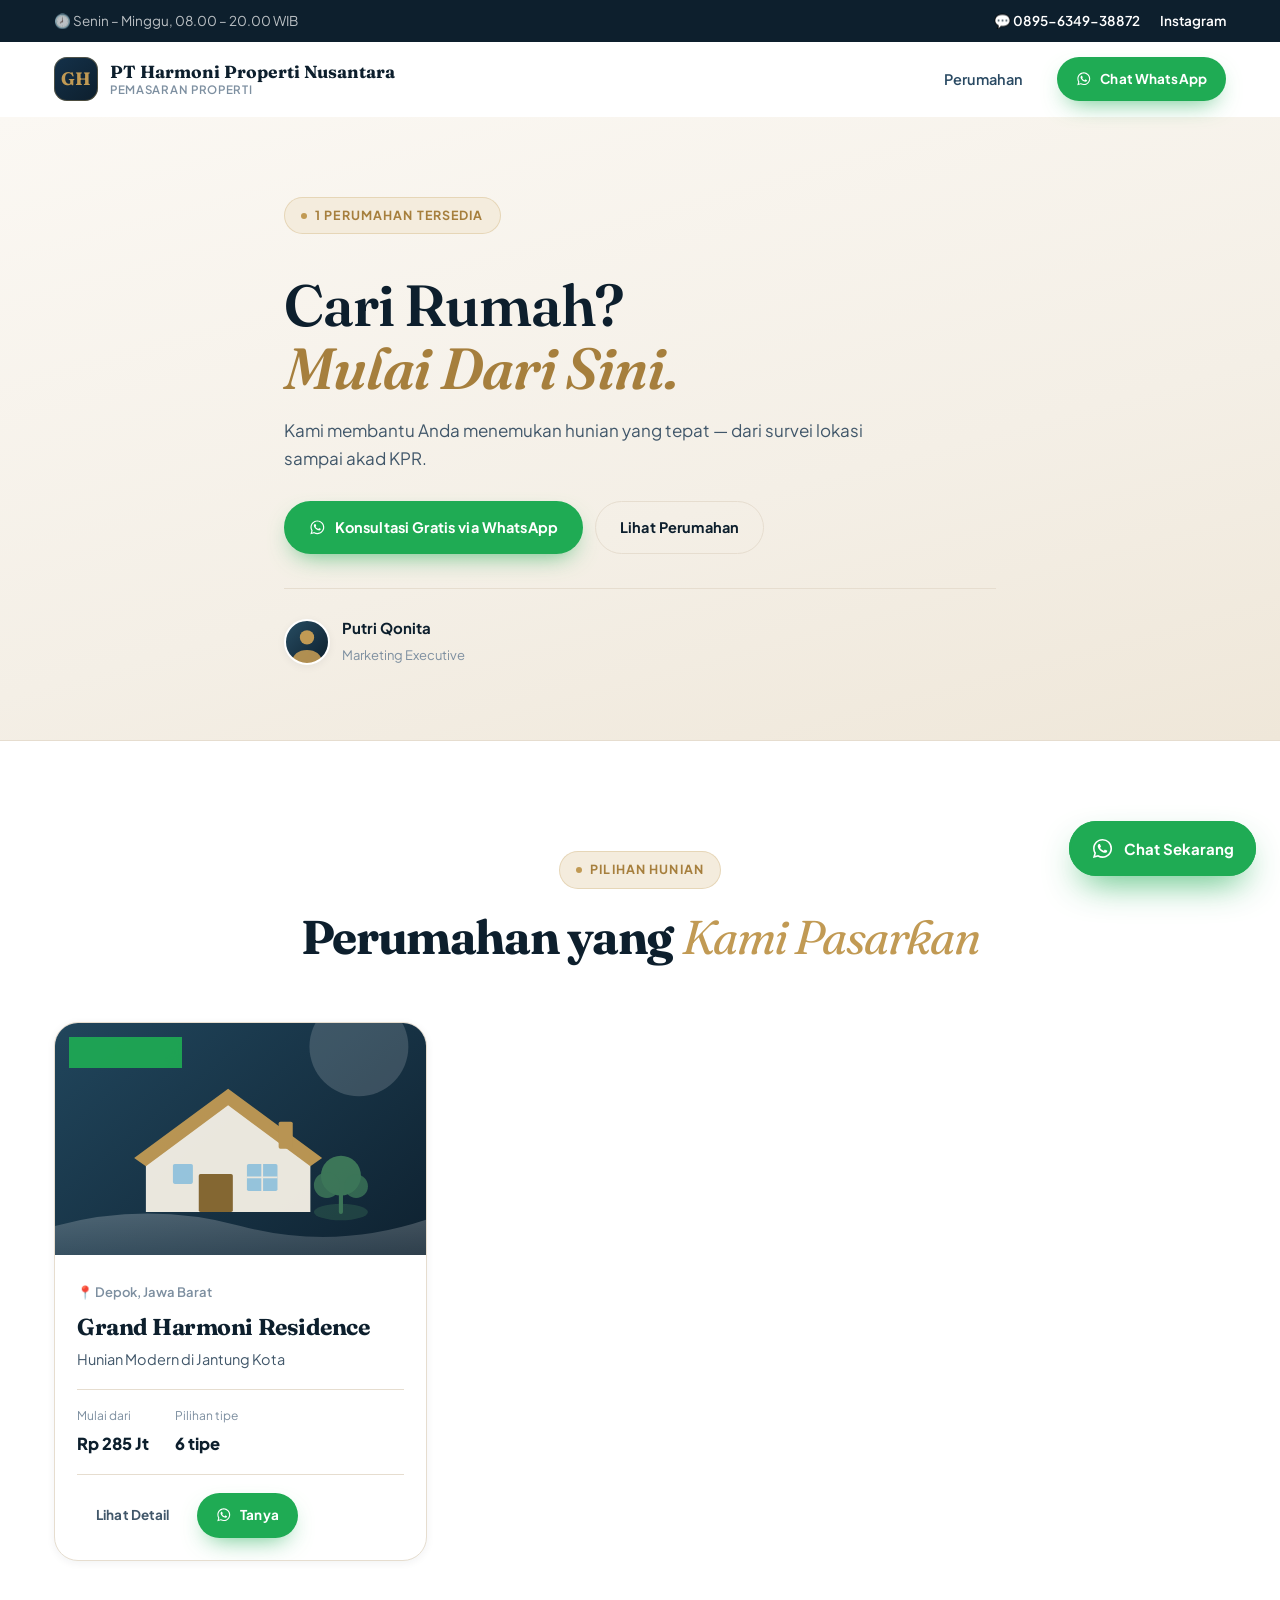
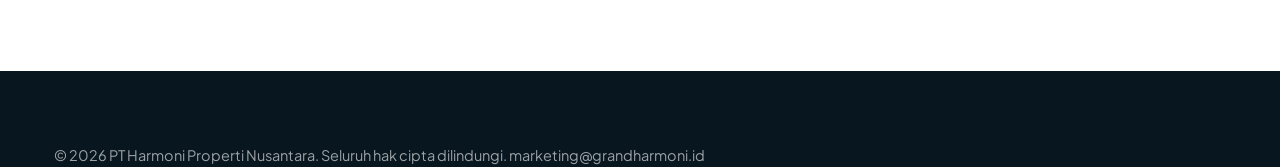
==== commit b4ab5a24: "Dukungan banyak perumahan dalam satu website - data ditata ulang: kontak/pesanWa/developer dipakai b" ====
--- a/index.html
+++ b/index.html
@@ -1,40 +1,20 @@
-<!DOCTYPE html>
+<!doctype html>
 <html lang="id">
 <head>
 <meta charset="utf-8">
 <meta name="viewport" content="width=device-width, initial-scale=1">
-<title>Grand Harmoni Residence — Perumahan Modern di Depok | Cicilan Mulai 3 Jutaan</title>
-<meta name="description" content="Perumahan Grand Harmoni Residence Depok. Legalitas SHM, bebas banjir, 10 menit ke pintu tol. Rumah tipe 36 sampai 90, cicilan mulai Rp 1,8 juta per bulan. Hubungi via WhatsApp sekarang.">
-<meta name="keywords" content="perumahan depok, rumah dijual depok, KPR subsidi, rumah murah depok, cluster depok, rumah grand depok city">
-<meta name="theme-color" content="#0d1f2d">
-<link rel="canonical" href="https://www.contoh-domain-anda.id/">
-
-<!-- Open Graph / share ke WhatsApp & Facebook -->
-<meta property="og:type" content="website">
-<meta property="og:title" content="Grand Harmoni Residence — Hunian Modern di Jantung Kota">
-<meta property="og:description" content="Legalitas SHM, bebas banjir, 10 menit ke pintu tol. Cicilan mulai 3 jutaan per bulan.">
-<meta property="og:image" content="assets/img/hero.svg">
-<meta property="og:locale" content="id_ID">
-<meta name="twitter:card" content="summary_large_image">
-
-<link rel="icon" href="assets/img/favicon.svg" type="image/svg+xml">
+<title>Perumahan yang Kami Pasarkan</title>
+<meta name="description" content="Daftar perumahan yang kami pasarkan di Depok dan sekitarnya. Lihat tipe unit, harga, dan simulasi KPR, lalu konsultasi langsung via WhatsApp.">
+<link rel="icon" href="/assets/img/favicon.svg" type="image/svg+xml">
 <link rel="preconnect" href="https://fonts.googleapis.com">
 <link rel="preconnect" href="https://fonts.gstatic.com" crossorigin>
 <link href="https://fonts.googleapis.com/css2?family=Fraunces:opsz,wght@9..144,400;9..144,600;9..144,700&family=Plus+Jakarta+Sans:wght@400;500;600;700;800&display=swap" rel="stylesheet">
-<!-- Angka ?v= di bawah ini = nomor versi. Setiap kali Anda mengubah
-     config.js / style.css, naikkan angkanya (v=2, v=3, ...) supaya pengunjung
-     lama langsung melihat versi terbaru, bukan versi tersimpan di HP mereka. -->
-<link rel="stylesheet" href="assets/css/style.css?v=11">
+<link rel="stylesheet" href="/assets/css/style.css?v=13">
 </head>
 <body>
 
-<a href="#unit" class="skip-link">Lompat ke katalog unit</a>
-
-<!-- ============================ TOPBAR ============================ -->
 <div class="topbar">
   <div class="wrap topbar__in">
-    <span class="topbar__item" data-i="lokasi"></span>
-    <span class="topbar__sep"></span>
     <span class="topbar__item" data-i="jam"></span>
     <div class="topbar__right">
       <a class="topbar__link" data-i="telp" href="#"></a>
@@ -43,400 +23,74 @@
   </div>
 </div>
 
-<!-- ============================ HEADER ============================ -->
 <header class="nav" id="nav">
   <div class="wrap nav__in">
-    <a href="#top" class="brand">
+    <a href="/" class="brand">
       <span class="brand__mark" data-i="logo"></span>
       <span class="brand__txt">
-        <strong data-i="brandNama"></strong>
-        <small data-i="brandTag"></small>
+        <strong data-i="devNama"></strong>
+        <small>Pemasaran Properti</small>
       </span>
     </a>
-
     <nav class="nav__menu" id="menu">
-      <a href="#keunggulan">Keunggulan</a>
-      <a href="#unit">Tipe Unit</a>
-      <a href="#video">Video</a>
-      <a href="#tiktok">TikTok</a>
-      <a href="#lokasi">Lokasi</a>
-      <a href="#kpr">Simulasi KPR</a>
-      <a href="#faq">FAQ</a>
+      <a href="#daftar">Perumahan</a>
       <a class="btn btn--wa btn--sm nav__cta" data-wa="umum" href="#">
         <svg class="ic" aria-hidden="true"><use href="#i-wa"></use></svg> Chat WhatsApp
       </a>
     </nav>
-
     <button class="burger" id="burger" aria-label="Buka menu" aria-expanded="false">
       <span></span><span></span><span></span>
     </button>
   </div>
 </header>
 
-<main id="top">
-
-<!-- ============================ HERO ============================ -->
-<section class="hero">
-  <div class="hero__bg" aria-hidden="true"></div>
-  <div class="wrap hero__in">
-    <div class="hero__copy">
-      <span class="pill" data-i="heroLabel"></span>
-      <h1 class="hero__title">
-        <span data-i="heroJudul1"></span>
-        <em data-i="heroJudul2"></em>
-      </h1>
-      <p class="hero__desc" data-i="heroDesc"></p>
-      <div class="hero__cta">
-        <a class="btn btn--wa btn--lg" data-wa="umum" href="#">
-          <svg class="ic" aria-hidden="true"><use href="#i-wa"></use></svg>
-          Konsultasi Gratis via WhatsApp
+<main>
+  <section class="beranda-hero">
+    <div class="wrap beranda-hero__in">
+      <span class="pill" id="jumlahLabel"></span>
+      <h1>Cari Rumah? <em>Mulai Dari Sini.</em></h1>
+      <p id="beranda-teks"></p>
+      <div class="beranda-hero__aksi">
+        <a class="btn btn--wa" data-wa="umum" href="#">
+          <svg class="ic" aria-hidden="true"><use href="#i-wa"></use></svg> Konsultasi Gratis via WhatsApp
         </a>
-        <a class="btn btn--ghost btn--lg" href="#unit">Lihat Tipe Unit</a>
+        <a class="btn btn--ghost" href="#daftar">Lihat Perumahan</a>
       </div>
-      <div class="hero__mini">
-        <div class="avatar" data-i="agenFoto"></div>
+      <div class="beranda-agen">
+        <span class="beranda-agen__foto" data-i="agenFoto"></span>
         <div>
           <strong data-i="agenNama"></strong>
-          <span data-i="agenJabatan"></span>
-        </div>
-        <span class="dot-online" title="Online"></span>
-        <span class="mini-online">Online sekarang</span>
-      </div>
-    </div>
-
-    <div class="hero__media">
-      <figure class="hero__img"><img data-i="heroImg" src="" alt="Tampak depan rumah contoh Grand Harmoni Residence" loading="eager"></figure>
-      <div class="hero__card">
-        <span class="hero__card-label">Cicilan mulai</span>
-        <strong class="hero__card-val">Rp 1,8 Jt<small>/bulan</small></strong>
-        <span class="hero__card-note">Tenor 20 tahun, DP 10%</span>
-      </div>
-    </div>
-  </div>
-
-  <div class="wrap">
-    <ul class="stats" id="stats"></ul>
-  </div>
-</section>
-
-<!-- ============================ TRUST ============================ -->
-<div class="trust"><div class="trust__track" id="trust"></div></div>
-
-<!-- ============================ KEUNGGULAN ============================ -->
-<section class="sec" id="keunggulan">
-  <div class="wrap">
-    <div class="sec__head reveal">
-      <span class="eyebrow">Kenapa Memilih Kami</span>
-      <h2 class="sec__title">Lebih Dari Sekadar Rumah,<br><em>Ini Investasi Masa Depan</em></h2>
-      <p class="sec__sub">Setiap detail kami rancang untuk kenyamanan jangka panjang keluarga Anda — dari legalitas yang bersih sampai lingkungan yang tumbuh nilainya setiap tahun.</p>
-    </div>
-    <div class="grid-3" id="keunggulan-grid"></div>
-  </div>
-</section>
-
-<!-- ============================ UNIT ============================ -->
-<section class="sec sec--alt" id="unit">
-  <div class="wrap">
-    <div class="sec__head reveal">
-      <span class="eyebrow">Katalog Unit</span>
-      <h2 class="sec__title">Pilih Tipe yang <em>Paling Pas</em> Untuk Anda</h2>
-      <p class="sec__sub">Tersedia unit ready stock dan indent. Klik unit mana pun untuk melihat spesifikasi lengkap, atau langsung tanya ketersediaannya lewat WhatsApp.</p>
-    </div>
-    <div class="filters" id="filters"></div>
-    <div class="grid-3" id="unit-grid"></div>
-    <p class="note">Harga dapat berubah sewaktu-waktu mengikuti tahapan pembangunan. Hubungi kami untuk daftar harga terbaru.</p>
-  </div>
-</section>
-
-<!-- ============================ YOUTUBE ============================ -->
-<section class="sec sec--dark" id="video">
-  <div class="wrap">
-    <div class="sec__head sec__head--light reveal">
-      <span class="eyebrow">Galeri Video</span>
-      <h2 class="sec__title">Keliling Kawasan <em>Tanpa Keluar Rumah</em></h2>
-      <p class="sec__sub">House tour, progres pembangunan, sampai panduan KPR — semuanya kami rekam apa adanya.</p>
-    </div>
-    <div class="yt-grid" id="yt-grid"></div>
-    <div class="sec__foot">
-      <a class="btn btn--ghost btn--light" data-i="ytProfil" href="#" target="_blank" rel="noopener">Lihat Semua Video di YouTube</a>
-    </div>
-  </div>
-</section>
-
-<!-- ============================ TIKTOK ============================ -->
-<section class="sec" id="tiktok">
-  <div class="wrap">
-    <div class="sec__head reveal">
-      <span class="eyebrow">TikTok</span>
-      <h2 class="sec__title">Update Harian di <em>TikTok Kami</em></h2>
-      <p class="sec__sub">Konten singkat seputar tips beli rumah, unboxing unit, dan momen serah terima penghuni baru.</p>
-    </div>
-    <div class="tt-grid" id="tt-grid"></div>
-    <div class="sec__foot">
-      <a class="btn btn--dark" data-i="ttProfil" href="#" target="_blank" rel="noopener">Follow TikTok Kami</a>
-    </div>
-  </div>
-</section>
-
-<!-- ============================ LOKASI ============================ -->
-<section class="sec sec--alt" id="lokasi">
-  <div class="wrap">
-    <div class="sec__head reveal">
-      <span class="eyebrow">Lokasi</span>
-      <h2 class="sec__title">Semua Kebutuhan Harian <em>Dalam Radius 15 Menit</em></h2>
-    </div>
-    <div class="loc">
-      <div class="loc__map reveal"><div class="map-frame" id="map"></div></div>
-      <div class="loc__list reveal">
-        <h3>Akses & Fasilitas Sekitar</h3>
-        <ul id="sekitar"></ul>
-        <div class="loc__addr">
-          <strong>Alamat Kantor Pemasaran</strong>
-          <p data-i="alamat"></p>
-          <a class="btn btn--outline btn--sm" data-i="linkMaps" href="#" target="_blank" rel="noopener">Buka di Google Maps</a>
-          <a class="btn btn--wa btn--sm" data-wa="survei" href="#">
-            <svg class="ic" aria-hidden="true"><use href="#i-wa"></use></svg> Jadwalkan Survei
-          </a>
+          <small data-i="agenJabatan"></small>
         </div>
       </div>
     </div>
-  </div>
-</section>
+  </section>
 
-<!-- ============================ KPR ============================ -->
-<section class="sec" id="kpr">
-  <div class="wrap">
-    <div class="sec__head reveal">
-      <span class="eyebrow">Simulasi KPR</span>
-      <h2 class="sec__title">Hitung Angsuran Anda <em>Dalam 10 Detik</em></h2>
-      <p class="sec__sub">Geser dan sesuaikan. Hasil simulasi bisa langsung Anda kirim ke kami lewat WhatsApp untuk diproses.</p>
+  <section class="sec" id="daftar">
+    <div class="wrap">
+      <div class="sec__head">
+        <span class="pill">Pilihan Hunian</span>
+        <h2 class="sec__title">Perumahan yang <em>Kami Pasarkan</em></h2>
+      </div>
+      <div class="pgrid" id="pgrid"></div>
     </div>
-
-    <div class="calc reveal">
-      <div class="calc__form">
-        <label class="field">
-          <span class="field__label">Pilih Unit</span>
-          <select id="c-unit" class="input"></select>
-        </label>
-
-        <label class="field">
-          <span class="field__label">Harga Rumah</span>
-          <div class="input input--money"><span>Rp</span><input id="c-harga" class="bare" type="text" inputmode="numeric"></div>
-        </label>
-
-        <label class="field">
-          <span class="field__label">Uang Muka (DP) <b id="c-dp-val">15%</b></span>
-          <input id="c-dp" class="range" type="range" min="5" max="50" step="1" value="15">
-          <span class="field__hint" id="c-dp-rp"></span>
-        </label>
-
-        <label class="field">
-          <span class="field__label">Jangka Waktu <b id="c-tenor-val">15 tahun</b></span>
-          <input id="c-tenor" class="range" type="range" min="1" max="30" step="1" value="15">
-        </label>
-
-        <label class="field">
-          <span class="field__label">Suku Bunga per Tahun <b id="c-bunga-val">7,5%</b></span>
-          <input id="c-bunga" class="range" type="range" min="1" max="18" step="0.1" value="7.5">
-          <span class="field__hint">Bunga fixed rata-rata bank rekanan. Angka final mengikuti persetujuan bank.</span>
-        </label>
-      </div>
-
-      <div class="calc__out">
-        <span class="calc__label">Estimasi Angsuran per Bulan</span>
-        <strong class="calc__big" id="c-angsuran">Rp 0</strong>
-        <ul class="calc__rows">
-          <li><span>Uang muka</span><b id="c-o-dp">Rp 0</b></li>
-          <li><span>Pokok pinjaman</span><b id="c-o-pokok">Rp 0</b></li>
-          <li><span>Total bunga</span><b id="c-o-bunga">Rp 0</b></li>
-          <li><span>Total pembayaran</span><b id="c-o-total">Rp 0</b></li>
-        </ul>
-        <p class="calc__note">Perhitungan memakai metode anuitas dan bersifat estimasi. Angka resmi ditentukan oleh bank penerbit KPR.</p>
-        <a class="btn btn--wa btn--block" id="c-wa" href="#">
-          <svg class="ic" aria-hidden="true"><use href="#i-wa"></use></svg>
-          Kirim Simulasi Ini ke WhatsApp
-        </a>
-      </div>
-    </div>
-  </div>
-</section>
-
-<!-- ============================ TESTIMONI ============================ -->
-<section class="sec sec--alt" id="testimoni">
-  <div class="wrap">
-    <div class="sec__head reveal">
-      <span class="eyebrow">Testimoni</span>
-      <h2 class="sec__title">Kata Mereka yang <em>Sudah Pindah</em></h2>
-    </div>
-    <div class="grid-2" id="testi-grid"></div>
-  </div>
-</section>
-
-<!-- ============================ PROMO ============================ -->
-<section class="promo">
-  <div class="wrap promo__in reveal">
-    <div>
-      <span class="eyebrow eyebrow--gold">Penawaran Terbatas</span>
-      <h2 class="promo__title" data-i="promoJudul"></h2>
-      <ul class="promo__list" id="promo-list"></ul>
-      <p class="promo__note" data-i="promoNote"></p>
-    </div>
-    <div class="promo__cta">
-      <p>Sisa kuota promo bulan ini</p>
-      <strong>7 <small>dari 20</small></strong>
-      <a class="btn btn--wa btn--lg btn--block" data-wa="umum" href="#">
-        <svg class="ic" aria-hidden="true"><use href="#i-wa"></use></svg> Amankan Promo Saya
-      </a>
-    </div>
-  </div>
-</section>
-
-<!-- ============================ FAQ ============================ -->
-<section class="sec" id="faq">
-  <div class="wrap wrap--narrow">
-    <div class="sec__head reveal">
-      <span class="eyebrow">FAQ</span>
-      <h2 class="sec__title">Pertanyaan yang <em>Paling Sering Ditanya</em></h2>
-    </div>
-    <div class="faq" id="faq-list"></div>
-  </div>
-</section>
-
-<!-- ============================ KONTAK ============================ -->
-<section class="sec sec--dark" id="kontak">
-  <div class="wrap">
-    <div class="contact">
-      <div class="contact__left reveal">
-        <span class="eyebrow">Hubungi Kami</span>
-        <h2 class="sec__title">Tanya Apa Saja,<br><em>Kami Balas Cepat</em></h2>
-        <p class="sec__sub">Isi form singkat ini — pesan otomatis tersusun rapi dan langsung terkirim ke WhatsApp kami. Tidak perlu menyimpan nomor terlebih dulu.</p>
-
-        <div class="agent">
-          <div class="avatar avatar--lg" data-i="agenFoto2"></div>
-          <div>
-            <strong data-i="agenNama2"></strong>
-            <span data-i="agenJabatan2"></span>
-            <a class="agent__wa" data-wa="umum" href="#">
-              <svg class="ic" aria-hidden="true"><use href="#i-wa"></use></svg> <span data-i="agenTelp"></span>
-            </a>
-          </div>
-        </div>
-
-        <ul class="contact__meta">
-          <li><svg class="ic" aria-hidden="true"><use href="#i-pin"></use></svg><span data-i="alamat2"></span></li>
-          <li><svg class="ic" aria-hidden="true"><use href="#i-clock"></use></svg><span data-i="jam2"></span></li>
-          <li><svg class="ic" aria-hidden="true"><use href="#i-mail"></use></svg><span data-i="email"></span></li>
-        </ul>
-      </div>
-
-      <form class="form reveal" id="form-wa" novalidate>
-        <h3 class="form__title">Kirim Pertanyaan</h3>
-        <label class="field">
-          <span class="field__label">Nama Lengkap</span>
-          <input class="input" id="f-nama" type="text" placeholder="Nama Anda" required>
-        </label>
-        <label class="field">
-          <span class="field__label">Nomor WhatsApp</span>
-          <input class="input" id="f-hp" type="tel" inputmode="tel" placeholder="0812xxxxxxxx" required>
-        </label>
-        <label class="field">
-          <span class="field__label">Unit yang Diminati</span>
-          <select class="input" id="f-unit"></select>
-        </label>
-        <label class="field">
-          <span class="field__label">Rencana Pembayaran</span>
-          <select class="input" id="f-bayar">
-            <option>KPR Bank</option><option>Cash Bertahap</option><option>Cash Keras</option><option>Belum menentukan</option>
-          </select>
-        </label>
-        <label class="field">
-          <span class="field__label">Pesan <small>(opsional)</small></span>
-          <textarea class="input" id="f-pesan" rows="3" placeholder="Contoh: minta brosur dan jadwal survei akhir pekan"></textarea>
-        </label>
-        <button class="btn btn--wa btn--block btn--lg" type="submit">
-          <svg class="ic" aria-hidden="true"><use href="#i-wa"></use></svg> Kirim via WhatsApp
-        </button>
-        <p class="form__note">Data Anda tidak kami simpan di server. Tombol ini hanya membuka aplikasi WhatsApp dengan pesan yang sudah terisi.</p>
-      </form>
-    </div>
-  </div>
-</section>
-
+  </section>
 </main>
 
-<!-- ============================ FOOTER ============================ -->
 <footer class="foot">
-  <div class="wrap foot__in">
-    <div class="foot__brand">
-      <span class="brand__mark" data-i="logo2"></span>
-      <strong data-i="brandNama2"></strong>
-      <p data-i="developer"></p>
+  <div class="wrap">
+    <div class="foot__bawah">
+      <span>&copy; <span id="tahun"></span> <span data-i="devNama2"></span>. Seluruh hak cipta dilindungi.</span>
+      <a data-i="email2" href="#"></a>
     </div>
-    <div class="foot__col">
-      <h4>Navigasi</h4>
-      <a href="#keunggulan">Keunggulan</a><a href="#unit">Tipe Unit</a>
-      <a href="#lokasi">Lokasi</a><a href="#kpr">Simulasi KPR</a><a href="#faq">FAQ</a>
-    </div>
-    <div class="foot__col">
-      <h4>Ikuti Kami</h4>
-      <a data-i="ig2" href="#" target="_blank" rel="noopener">Instagram</a>
-      <a data-i="ttProfil2" href="#" target="_blank" rel="noopener">TikTok</a>
-      <a data-i="ytProfil2" href="#" target="_blank" rel="noopener">YouTube</a>
-    </div>
-    <div class="foot__col">
-      <h4>Kontak</h4>
-      <a data-wa="umum" href="#" data-i="telp2"></a>
-      <a data-i="email2" href="#"></a>
-      <span data-i="jam3"></span>
-    </div>
-  </div>
-  <div class="wrap foot__bar">
-    <span>&copy; <span id="year"></span> <span data-i="brandNama3"></span>. Seluruh hak cipta dilindungi.</span>
-    <span>Gambar dan denah bersifat ilustrasi. Spesifikasi dapat berubah tanpa pemberitahuan sebelumnya.</span>
   </div>
 </footer>
 
-<!-- ============================ FLOATING ============================ -->
 <a class="fab" data-wa="umum" href="#" aria-label="Chat WhatsApp">
   <svg class="ic" aria-hidden="true"><use href="#i-wa"></use></svg>
-  <span class="fab__txt">Chat Sekarang</span>
+  <span>Chat Sekarang</span>
 </a>
-<button class="totop" id="totop" aria-label="Kembali ke atas">
-  <svg class="ic" aria-hidden="true"><use href="#i-up"></use></svg>
-</button>
 
-<!-- Bar aksi cepat untuk layar HP -->
-<div class="mobilebar">
-  <a href="#unit" class="mobilebar__b"><svg class="ic"><use href="#i-home"></use></svg><span>Tipe Unit</span></a>
-  <a href="#kpr" class="mobilebar__b"><svg class="ic"><use href="#i-calc"></use></svg><span>Simulasi</span></a>
-  <a data-wa="umum" href="#" class="mobilebar__b mobilebar__b--wa"><svg class="ic"><use href="#i-wa"></use></svg><span>WhatsApp</span></a>
-</div>
-
-<!-- ============================ MODAL UNIT ============================ -->
-<div class="modal" id="modal" hidden>
-  <div class="modal__bg" data-close></div>
-  <div class="modal__box" role="dialog" aria-modal="true" aria-labelledby="m-nama">
-    <button class="modal__x" data-close aria-label="Tutup">&times;</button>
-    <div class="modal__grid">
-      <div class="modal__media"><img id="m-img" src="" alt=""></div>
-      <div class="modal__body">
-        <span class="badge" id="m-status"></span>
-        <h3 id="m-nama"></h3>
-        <div class="modal__price"><strong id="m-harga"></strong><span id="m-cicilan"></span></div>
-        <ul class="specs" id="m-specs"></ul>
-        <h4>Spesifikasi Bangunan</h4>
-        <ul class="bullets" id="m-list"></ul>
-        <div class="modal__cta">
-          <a class="btn btn--wa btn--block" id="m-wa" href="#">
-            <svg class="ic" aria-hidden="true"><use href="#i-wa"></use></svg> Tanya Unit Ini via WhatsApp
-          </a>
-        </div>
-      </div>
-    </div>
-  </div>
-</div>
-
-<!-- ============================ IKON ============================ -->
 <svg style="display:none" aria-hidden="true">
   <symbol id="i-wa" viewBox="0 0 24 24"><path fill="currentColor" d="M12.04 2C6.58 2 2.13 6.45 2.13 11.91c0 1.75.46 3.45 1.32 4.95L2 22l5.25-1.38a9.9 9.9 0 0 0 4.79 1.22h.01c5.46 0 9.91-4.45 9.91-9.91 0-2.65-1.03-5.14-2.9-7.01A9.82 9.82 0 0 0 12.04 2zm0 18.15h-.01a8.2 8.2 0 0 1-4.19-1.15l-.3-.18-3.12.82.83-3.04-.2-.31a8.19 8.19 0 0 1-1.26-4.38c0-4.54 3.7-8.23 8.25-8.23 2.2 0 4.27.86 5.83 2.42a8.18 8.18 0 0 1 2.41 5.82c0 4.54-3.7 8.23-8.24 8.23zm4.52-6.16c-.25-.12-1.47-.72-1.69-.81-.23-.08-.39-.12-.56.13-.16.24-.64.8-.78.97-.14.16-.29.18-.54.06-.25-.13-1.05-.39-2-1.23-.74-.66-1.24-1.47-1.38-1.72-.15-.25-.02-.38.11-.5.11-.11.25-.29.37-.43.13-.15.17-.25.25-.41.08-.17.04-.31-.02-.43-.06-.12-.56-1.35-.77-1.85-.2-.48-.4-.42-.56-.42l-.47-.01c-.16 0-.43.06-.65.31-.22.24-.85.83-.85 2.03s.87 2.35.99 2.51c.12.16 1.71 2.62 4.15 3.67.58.25 1.03.4 1.39.51.58.19 1.11.16 1.53.1.47-.07 1.47-.6 1.67-1.18.21-.58.21-1.07.15-1.18-.06-.11-.22-.17-.47-.29z"/></symbol>
   <symbol id="i-up" viewBox="0 0 24 24"><path fill="none" stroke="currentColor" stroke-width="2" stroke-linecap="round" stroke-linejoin="round" d="M12 19V5M5 12l7-7 7 7"/></symbol>
@@ -460,21 +114,7 @@
   <symbol id="i-quote" viewBox="0 0 24 24"><path fill="currentColor" d="M9 7H5a3 3 0 0 0-3 3v7h7v-7H6a3 3 0 0 1 3-3zm10 0h-4a3 3 0 0 0-3 3v7h7v-7h-3a3 3 0 0 1 3-3z"/></symbol>
 </svg>
 
-<script src="assets/js/main.js?v=11"></script>
-
-<!-- Pintu login untuk menu admin di /admin/.
-     Gunanya: saat Anda menerima undangan lewat email, tautannya mendarat di
-     halaman ini dan langsung diarahkan ke menu admin. -->
-<script defer src="https://identity.netlify.com/v1/netlify-identity-widget.js"></script>
-<script>
-  window.addEventListener("load", function () {
-    if (!window.netlifyIdentity) return;
-    window.netlifyIdentity.on("init", function (user) {
-      if (!user) {
-        window.netlifyIdentity.on("login", function () { document.location.href = "/admin/"; });
-      }
-    });
-  });
-</script>
+<script src="/assets/js/koneksi.js?v=13"></script>
+<script src="/assets/js/beranda.js?v=13"></script>
 </body>
 </html>
--- a/assets/css/style.css
+++ b/assets/css/style.css
@@ -538,3 +538,47 @@
   .mobilebar__b svg{width:21px;height:21px}
   .mobilebar__b--wa{color:var(--wa)}
 }
+
+/* =====================================================================
+   HALAMAN DEPAN — daftar perumahan
+   ===================================================================== */
+.beranda-hero{background:linear-gradient(165deg,var(--cream) 0%,var(--cream-2) 60%,#efe7d9 100%);
+  padding:80px 0 72px;border-bottom:1px solid var(--line)}
+.beranda-hero__in{max-width:760px}
+.beranda-hero h1{font-family:var(--serif);font-size:clamp(34px,5.4vw,58px);line-height:1.08;
+  margin:18px 0 16px;color:var(--ink);font-weight:600}
+.beranda-hero h1 em{display:block;font-style:italic;color:var(--gold-2)}
+.beranda-hero p{font-size:17px;color:var(--body);line-height:1.7;margin:0 0 28px;max-width:600px}
+.beranda-hero__aksi{display:flex;gap:12px;flex-wrap:wrap;margin-bottom:34px}
+.beranda-agen{display:flex;align-items:center;gap:12px;padding-top:26px;border-top:1px solid var(--line)}
+.beranda-agen__foto{width:46px;height:46px;border-radius:50%;background:#ddd center/cover no-repeat;
+  border:2px solid #fff;box-shadow:var(--sh-sm);flex:none}
+.beranda-agen strong{display:block;font-size:15px;color:var(--ink)}
+.beranda-agen small{color:var(--muted);font-size:13px}
+
+.pgrid{display:grid;grid-template-columns:repeat(auto-fill,minmax(310px,1fr));gap:26px}
+.pcard{background:#fff;border:1px solid var(--line);border-radius:var(--r-lg);overflow:hidden;
+  box-shadow:var(--sh-sm);transition:transform .35s var(--ease),box-shadow .35s var(--ease)}
+.pcard:hover{transform:translateY(-6px);box-shadow:var(--sh-lg)}
+.pcard__gbr{display:block;position:relative;aspect-ratio:16/10;background:var(--cream-2);overflow:hidden}
+.pcard__gbr img{width:100%;height:100%;object-fit:cover;display:block;transition:transform .6s var(--ease)}
+.pcard:hover .pcard__gbr img{transform:scale(1.05)}
+.pcard__badge{position:absolute;top:14px;left:14px}
+.pcard__isi{padding:22px}
+.pcard__lokasi{color:var(--muted);font-size:13px;font-weight:600}
+.pcard__isi h3{font-family:var(--serif);font-size:23px;margin:8px 0 6px;line-height:1.25}
+.pcard__isi h3 a{color:var(--ink);text-decoration:none}
+.pcard__isi h3 a:hover{color:var(--gold-2)}
+.pcard__isi>p{color:var(--body);font-size:14.5px;line-height:1.6;margin:0 0 18px}
+.pcard__data{display:flex;gap:26px;padding:16px 0;border-top:1px solid var(--line);border-bottom:1px solid var(--line);margin-bottom:18px}
+.pcard__data small{display:block;color:var(--muted);font-size:12px;margin-bottom:3px}
+.pcard__data strong{font-size:16.5px;color:var(--ink);font-weight:800}
+.pcard__aksi{display:flex;gap:8px;flex-wrap:wrap}
+.pkosong{grid-column:1/-1;text-align:center;color:var(--muted);padding:60px 20px;
+  background:var(--cream);border-radius:var(--r-lg);border:1px dashed var(--line)}
+
+@media (max-width:640px){
+  .beranda-hero{padding:52px 0 46px}
+  .pgrid{grid-template-columns:1fr;gap:18px}
+  .pcard__isi{padding:18px}
+}
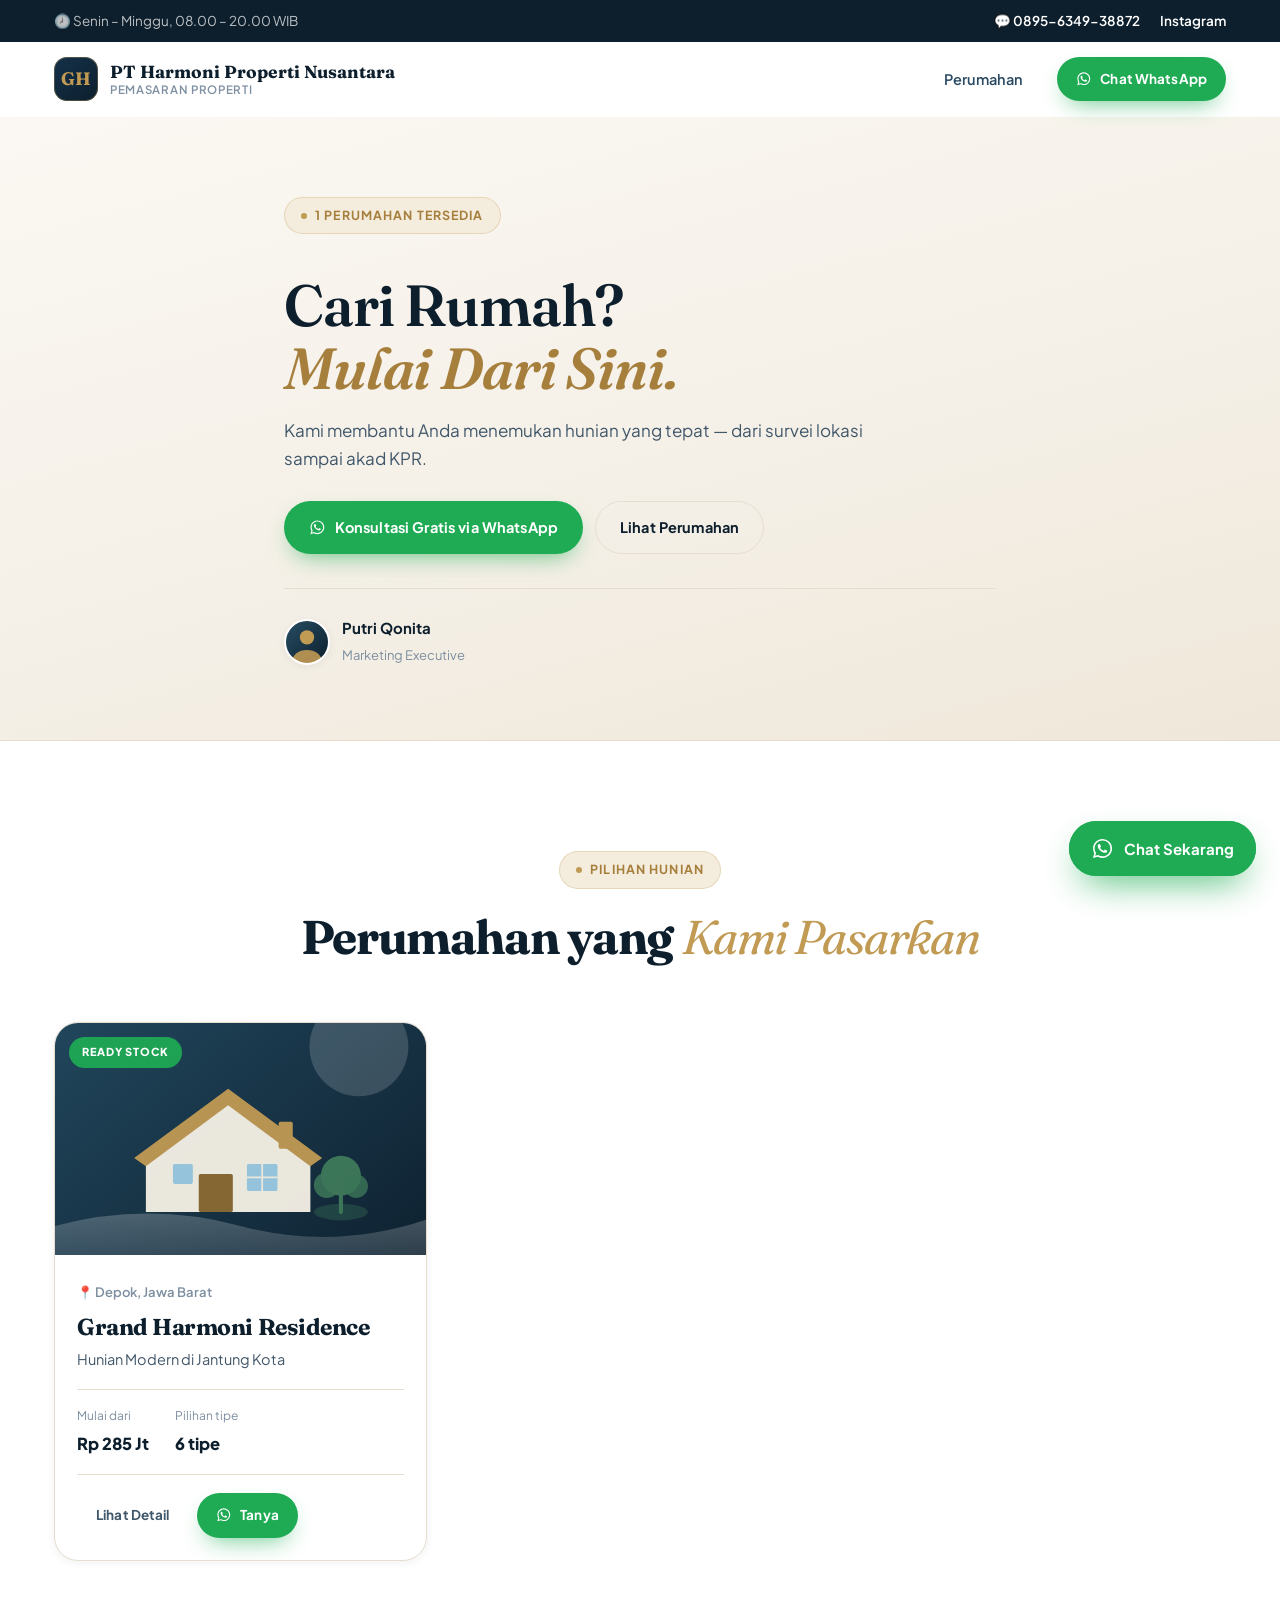
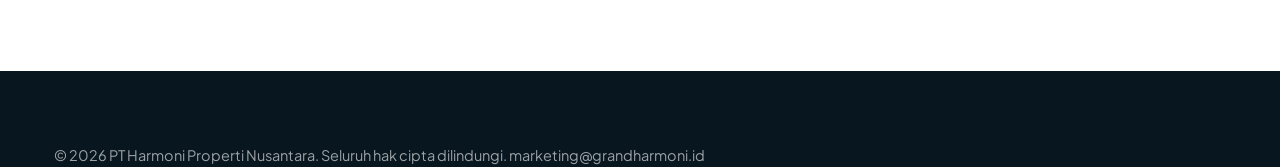
==== commit 1c501cd4: "Alamat perumahan langsung di akar + jalan keluar video TikTok - /nama-perumahan menggantikan /p/nama" ====
--- a/index.html
+++ b/index.html
@@ -9,7 +9,7 @@
 <link rel="preconnect" href="https://fonts.googleapis.com">
 <link rel="preconnect" href="https://fonts.gstatic.com" crossorigin>
 <link href="https://fonts.googleapis.com/css2?family=Fraunces:opsz,wght@9..144,400;9..144,600;9..144,700&family=Plus+Jakarta+Sans:wght@400;500;600;700;800&display=swap" rel="stylesheet">
-<link rel="stylesheet" href="/assets/css/style.css?v=13">
+<link rel="stylesheet" href="/assets/css/style.css?v=14">
 </head>
 <body>
 
@@ -114,7 +114,7 @@
   <symbol id="i-quote" viewBox="0 0 24 24"><path fill="currentColor" d="M9 7H5a3 3 0 0 0-3 3v7h7v-7H6a3 3 0 0 1 3-3zm10 0h-4a3 3 0 0 0-3 3v7h7v-7h-3a3 3 0 0 1 3-3z"/></symbol>
 </svg>
 
-<script src="/assets/js/koneksi.js?v=13"></script>
-<script src="/assets/js/beranda.js?v=13"></script>
+<script src="/assets/js/koneksi.js?v=14"></script>
+<script src="/assets/js/beranda.js?v=14"></script>
 </body>
 </html>
--- a/assets/css/style.css
+++ b/assets/css/style.css
@@ -291,7 +291,12 @@
 .lb__tirai{position:absolute;inset:0;background:rgba(4,12,20,.82);backdrop-filter:blur(8px);
   opacity:0;transition:opacity .3s var(--ease)}
 .lb.is-in .lb__tirai{opacity:1}
-.lb__kotak{position:relative;z-index:1;width:min(94vw,340px);height:min(86vh,760px);
+.lb__bungkus{position:relative;z-index:1;display:flex;flex-direction:column;align-items:center;gap:12px}
+.lb__buka{color:rgba(255,255,255,.9);font-size:13.5px;font-weight:700;text-decoration:none;
+  background:rgba(255,255,255,.12);padding:9px 16px;border-radius:999px;backdrop-filter:blur(6px);
+  transition:background .25s var(--ease)}
+.lb__buka:hover{background:rgba(255,255,255,.24)}
+.lb__kotak{position:relative;width:min(94vw,340px);height:min(84vh,780px);min-height:420px;
   border-radius:var(--r-lg);overflow:hidden;background:#000;box-shadow:0 30px 80px -20px rgba(0,0,0,.8);
   opacity:0;transform:translateY(14px) scale(.98);transition:opacity .32s var(--ease),transform .32s var(--ease)}
 .lb.is-in .lb__kotak{opacity:1;transform:none}
